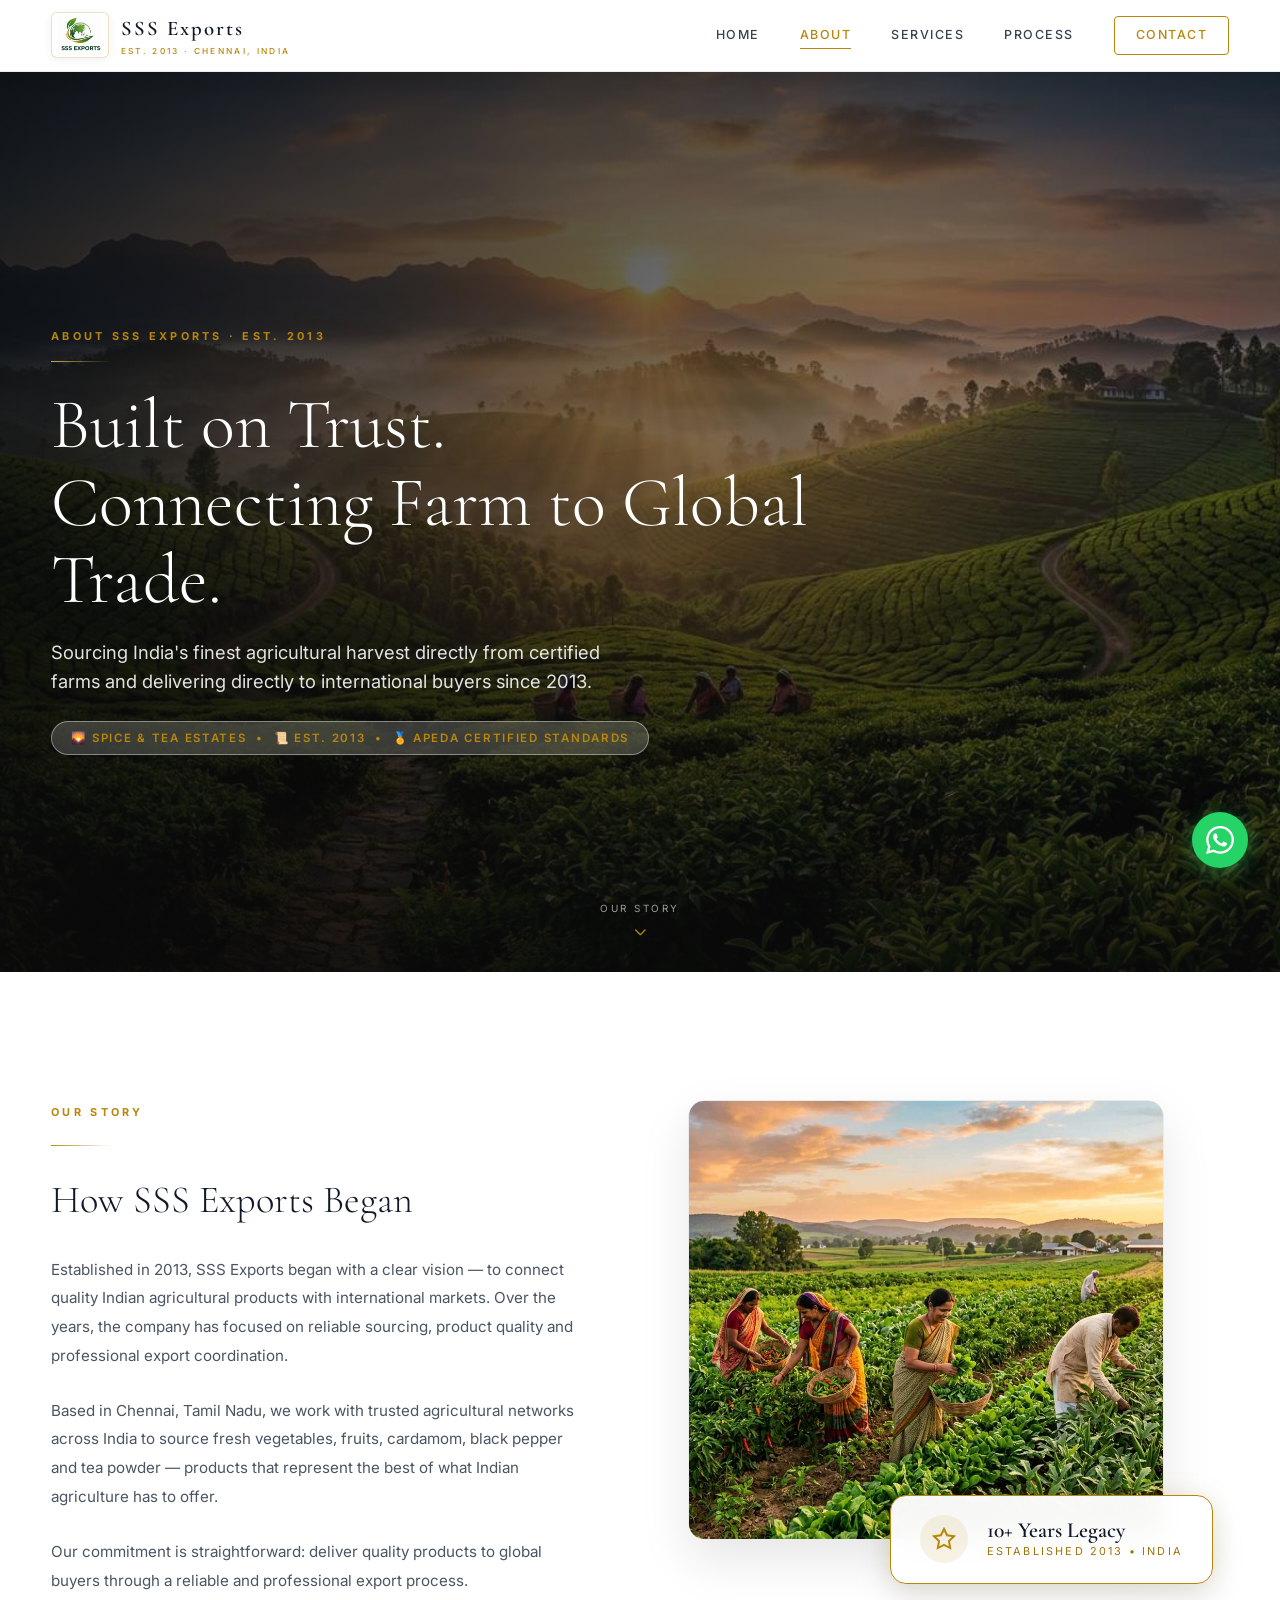
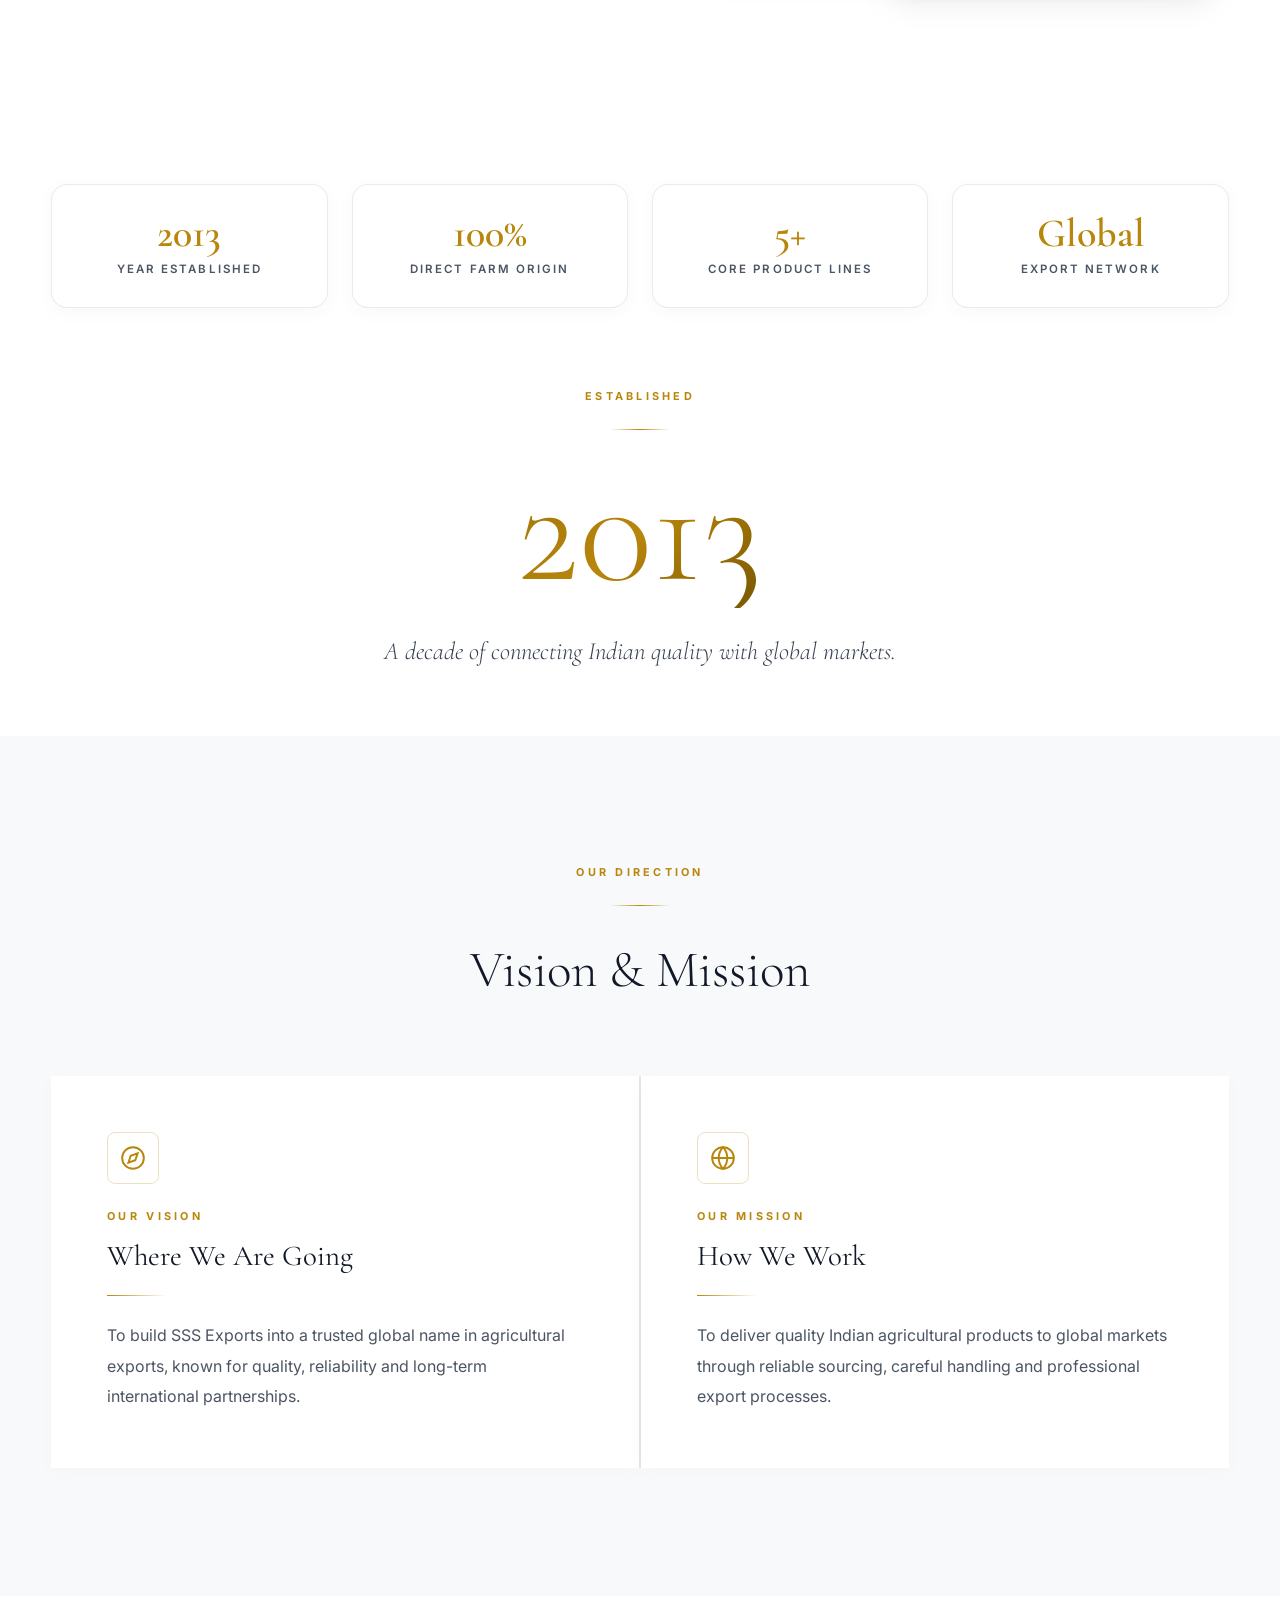
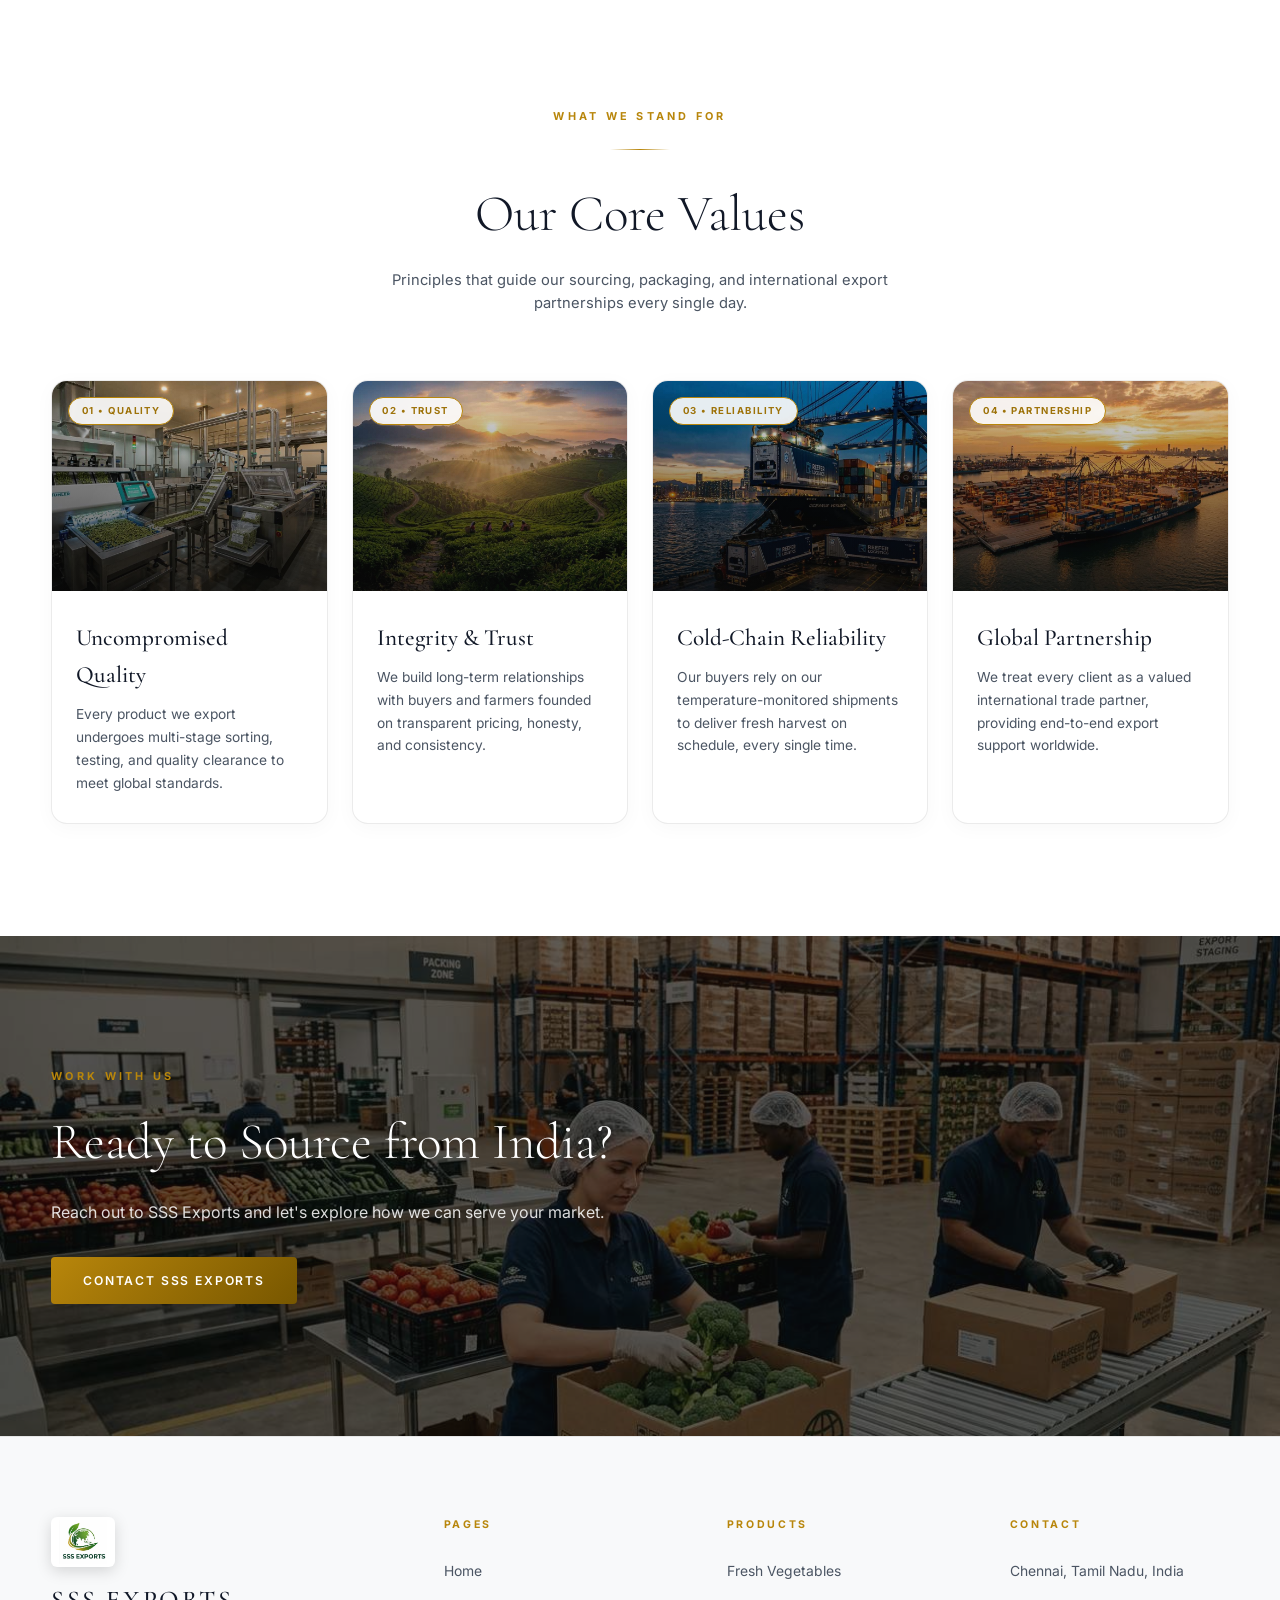
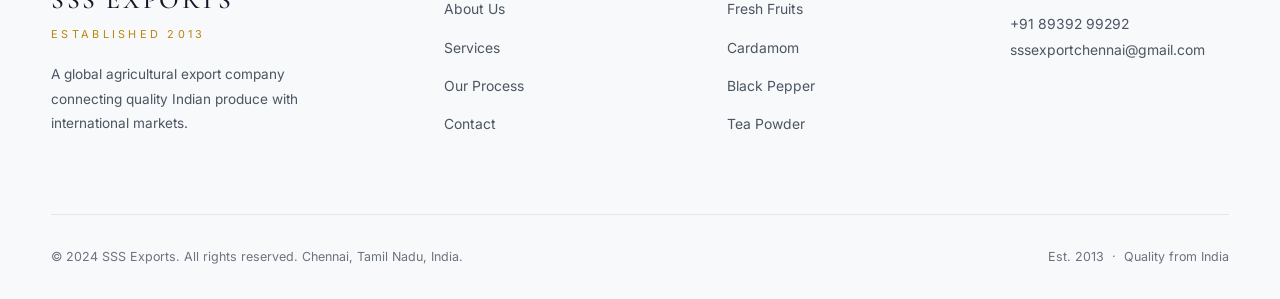
==== about.html @ 956d679b "hi" ====
<!DOCTYPE html>
<html lang="en">
<head>
<meta charset="UTF-8">
<meta name="viewport" content="width=device-width, initial-scale=1.0">
<title>About SSS Exports — Agricultural Exporter Established 2013 | Chennai, India</title>
<meta name="description" content="Learn about SSS Exports, a leading agricultural exporter established in 2013 in Chennai, India. Sourcing and delivering premium Indian vegetables, fruits, cardamom, black pepper & tea worldwide.">
<meta name="keywords" content="About SSS Exports, Indian agricultural exporter, farm direct sourcing, Chennai exporter, company history">
<meta name="robots" content="index, follow">
<link rel="canonical" href="https://sssexports.com/about.html">
<link rel="icon" type="image/png" href="logo.png">
<link rel="stylesheet" href="styles.css?v=5">
</head>
<body>



<!-- NAVBAR -->
<nav class="navbar" id="navbar">
  <div class="container nav-inner">
    <a href="index.html" class="nav-logo">
      <img src="logo.png" alt="SSS Exports Logo" class="nav-logo-img">
      <div class="nav-logo-text">
        <span class="nav-logo-name">SSS Exports</span>
        <span class="nav-logo-sub">Est. 2013 · Chennai, India</span>
      </div>
    </a>
    <div class="nav-links">
      <a href="index.html">Home</a>
      <a href="about.html" class="active">About</a>
      <a href="services.html">Services</a>
      <a href="process.html">Process</a>
      <a href="contact.html" class="nav-cta">Contact</a>
    </div>
    <button class="nav-hamburger" id="nav-hamburger" aria-label="Menu">
      <span></span><span></span><span></span>
    </button>
  </div>
</nav>
<div class="nav-mobile" id="nav-mobile">
  <button class="nav-mobile-close" id="nav-mobile-close">✕</button>
  <a href="index.html">Home</a>
  <a href="about.html">About</a>
  <a href="services.html">Services</a>
  <a href="process.html">Process</a>
  <a href="contact.html">Contact</a>
</div>

<!-- PAGE HERO -->
<section class="page-hero">
  <div class="page-hero-bg"><img src="hero_about.jpg" alt="Lush green Indian spice and tea estate at golden sunrise"></div>
  <div class="page-hero-content">
    <div class="t-label" style="margin-bottom:1rem">About SSS Exports · Est. 2013</div>
    <div class="gold-line" style="margin:0 0 1.5rem;background:linear-gradient(90deg,#c9a84c,transparent)"></div>
    <h1>Built on Trust.<br>Connecting Farm to Global Trade.</h1>
    <p>Sourcing India's finest agricultural harvest directly from certified farms and delivering directly to international buyers since 2013.</p>
    <div class="hero-pill-badge">
      <span>🌄 Spice &amp; Tea Estates</span> &bull; <span>📜 Est. 2013</span> &bull; <span>🏅 APEDA Certified Standards</span>
    </div>
  </div>
  <div class="hero-scroll-indicator">
    <span>Our Story</span>
    <svg fill="none" viewBox="0 0 24 24" stroke-width="2"><path stroke-linecap="round" stroke-linejoin="round" d="M19 9l-7 7-7-7" /></svg>
  </div>
</section>

<!-- OUR STORY -->
<section class="about-story">
  <div class="container">
    <div class="about-story-inner">
      <div class="about-story-text" data-reveal="left">
        <div class="t-label">Our Story</div>
        <div class="gold-line-left gold-line"></div>
        <h2>How SSS Exports Began</h2>
        <p>Established in 2013, SSS Exports began with a clear vision — to connect quality Indian agricultural products with international markets. Over the years, the company has focused on reliable sourcing, product quality and professional export coordination.</p>
        <br>
        <p>Based in Chennai, Tamil Nadu, we work with trusted agricultural networks across India to source fresh vegetables, fruits, cardamom, black pepper and tea powder — products that represent the best of what Indian agriculture has to offer.</p>
        <br>
        <p>Our commitment is straightforward: deliver quality products to global buyers through a reliable and professional export process.</p>
      </div>
      <div class="about-story-frame" data-reveal="right">
        <img class="main-img" src="farm.jpg" alt="Indian farmers harvesting fresh produce at golden hour">
        <div class="about-story-badge">
          <div class="badge-icon">
            <svg width="24" height="24" fill="none" stroke="currentColor" stroke-width="2" viewBox="0 0 24 24"><path d="M12 2l3.09 6.26L22 9.27l-5 4.87 1.18 6.88L12 17.77l-6.18 3.25L7 14.14 2 9.27l6.91-1.01L12 2z"/></svg>
          </div>
          <div>
            <div class="badge-title">10+ Years Legacy</div>
            <div class="badge-sub">Established 2013 &bull; India</div>
          </div>
        </div>
      </div>
    </div>
  </div>
</section>

<!-- STATS METRICS BAR -->
<div class="container" data-reveal="scale">
  <div class="about-stats-bar">
    <div class="about-stat-card">
      <div class="about-stat-num">2013</div>
      <div class="about-stat-label">Year Established</div>
    </div>
    <div class="about-stat-card">
      <div class="about-stat-num">100%</div>
      <div class="about-stat-label">Direct Farm Origin</div>
    </div>
    <div class="about-stat-card">
      <div class="about-stat-num">5+</div>
      <div class="about-stat-label">Core Product Lines</div>
    </div>
    <div class="about-stat-card">
      <div class="about-stat-num">Global</div>
      <div class="about-stat-label">Export Network</div>
    </div>
  </div>
</div>

<!-- SINCE 2013 -->
<section class="since-section" style="padding:4rem 0">
  <div class="container" data-reveal="scale">
    <div class="t-label">Established</div>
    <div class="gold-line"></div>
    <div class="since-year">2013</div>
    <p class="since-text">A decade of connecting Indian quality with global markets.</p>
  </div>
</section>

<!-- VISION & MISSION -->
<section class="vision-mission">
  <div class="container">
    <div class="section-header" data-reveal>
      <div class="t-label">Our Direction</div>
      <div class="gold-line"></div>
      <h2>Vision &amp; Mission</h2>
    </div>
    <div class="vm-grid">
      <div class="vm-card" data-reveal="left">
        <div class="vm-icon-header">
          <svg width="26" height="26" fill="none" stroke="currentColor" stroke-width="1.8" viewBox="0 0 24 24"><circle cx="12" cy="12" r="10"/><path d="M16.24 7.76l-2.12 6.36-6.36 2.12 2.12-6.36 6.36-2.12z"/></svg>
        </div>
        <div class="t-label" style="margin-bottom:.5rem">Our Vision</div>
        <h3>Where We Are Going</h3>
        <div class="gold-line-left gold-line" style="margin:1rem 0 1.5rem"></div>
        <p>To build SSS Exports into a trusted global name in agricultural exports, known for quality, reliability and long-term international partnerships.</p>
      </div>
      <div class="vm-card" data-reveal="right">
        <div class="vm-icon-header">
          <svg width="26" height="26" fill="none" stroke="currentColor" stroke-width="1.8" viewBox="0 0 24 24"><circle cx="12" cy="12" r="10"/><line x1="2" y1="12" x2="22" y2="12"/><path d="M12 2a15.3 15.3 0 014 10 15.3 15.3 0 01-4 10 15.3 15.3 0 01-4-10 15.3 15.3 0 014-10z"/></svg>
        </div>
        <div class="t-label" style="margin-bottom:.5rem">Our Mission</div>
        <h3>How We Work</h3>
        <div class="gold-line-left gold-line" style="margin:1rem 0 1.5rem"></div>
        <p>To deliver quality Indian agricultural products to global markets through reliable sourcing, careful handling and professional export processes.</p>
      </div>
    </div>
  </div>
</section>

<!-- OUR VALUES -->
<section class="values-section" style="padding: 7rem 0;">
  <div class="container">
    <div class="section-header" data-reveal>
      <div class="t-label">What We Stand For</div>
      <div class="gold-line"></div>
      <h2>Our Core Values</h2>
      <p style="color:var(--clr-text-muted); max-width:560px; margin:0.8rem auto 0; font-size:0.92rem;">Principles that guide our sourcing, packaging, and international export partnerships every single day.</p>
    </div>
    <div class="why-grid-v2">
      <!-- Value 01 -->
      <div class="why-card-v2" data-reveal>
        <div class="why-card-img-wrap">
          <img src="hero_process.jpg" alt="Quality sorting and cleanroom laboratory testing">
          <div class="why-card-img-overlay"></div>
          <span class="why-card-badge">01 &bull; QUALITY</span>
        </div>
        <div class="why-card-body">
          <h3>Uncompromised Quality</h3>
          <p>Every product we export undergoes multi-stage sorting, testing, and quality clearance to meet global standards.</p>
        </div>
      </div>
      <!-- Value 02 -->
      <div class="why-card-v2" data-reveal>
        <div class="why-card-img-wrap">
          <img src="hero_about.jpg" alt="Direct farm harvest and ethical sourcing">
          <div class="why-card-img-overlay"></div>
          <span class="why-card-badge">02 &bull; TRUST</span>
        </div>
        <div class="why-card-body">
          <h3>Integrity &amp; Trust</h3>
          <p>We build long-term relationships with buyers and farmers founded on transparent pricing, honesty, and consistency.</p>
        </div>
      </div>
      <!-- Value 03 -->
      <div class="why-card-v2" data-reveal>
        <div class="why-card-img-wrap">
          <img src="hero_services.jpg" alt="Refrigerated reefer ocean cargo port loading">
          <div class="why-card-img-overlay"></div>
          <span class="why-card-badge">03 &bull; RELIABILITY</span>
        </div>
        <div class="why-card-body">
          <h3>Cold-Chain Reliability</h3>
          <p>Our buyers rely on our temperature-monitored shipments to deliver fresh harvest on schedule, every single time.</p>
        </div>
      </div>
      <!-- Value 04 -->
      <div class="why-card-v2" data-reveal>
        <div class="why-card-img-wrap">
          <img src="hero_contact.jpg" alt="Global trade ocean container freighter">
          <div class="why-card-img-overlay"></div>
          <span class="why-card-badge">04 &bull; PARTNERSHIP</span>
        </div>
        <div class="why-card-body">
          <h3>Global Partnership</h3>
          <p>We treat every client as a valued international trade partner, providing end-to-end export support worldwide.</p>
        </div>
      </div>
    </div>
  </div>
</section>

<!-- CTA -->
<section class="home-cta-section">
  <div class="cta-bg"><img src="warehouse.jpg" alt="Export packaging facility"></div>
  <div class="container">
    <div class="home-cta-content" data-reveal="left">
      <div class="t-label" style="margin-bottom:1rem">Work With Us</div>
      <h2>Ready to Source from India?</h2>
      <p>Reach out to SSS Exports and let's explore how we can serve your market.</p>
      <a href="contact.html" class="btn btn-gold">Contact SSS Exports</a>
    </div>
  </div>
</section>

<!-- FOOTER -->
<footer>
  <div class="container">
    <div class="footer-grid">
      <div class="footer-brand">
        <img src="logo.jpg" alt="SSS Exports Logo" class="footer-logo-img">
        <div class="brand-name">SSS EXPORTS</div>
        <div class="brand-est">Established 2013</div>
        <p>A global agricultural export company connecting quality Indian produce with international markets.</p>
      </div>
      <div class="footer-col">
        <h4>Pages</h4>
        <ul>
          <li><a href="index.html">Home</a></li>
          <li><a href="about.html">About Us</a></li>
          <li><a href="services.html">Services</a></li>
          <li><a href="process.html">Our Process</a></li>
          <li><a href="contact.html">Contact</a></li>
        </ul>
      </div>
      <div class="footer-col">
        <h4>Products</h4>
        <ul>
          <li><a href="services.html">Fresh Vegetables</a></li>
          <li><a href="services.html">Fresh Fruits</a></li>
          <li><a href="services.html">Cardamom</a></li>
          <li><a href="services.html">Black Pepper</a></li>
          <li><a href="services.html">Tea Powder</a></li>
        </ul>
      </div>
      <div class="footer-col">
        <h4>Contact</h4>
        <address>
          Chennai, Tamil Nadu, India<br><br>
          <a href="tel:+918939299292">+91 89392 99292</a><br>
          <a href="mailto:sssexportchennai@gmail.com">sssexportchennai@gmail.com</a>
        </address>
      </div>
    </div>
    <div class="footer-bottom">
      <p>&copy; 2024 SSS Exports. All rights reserved. Chennai, Tamil Nadu, India.</p>
      <p style="color:var(--clr-text-dim)">Est. 2013 &nbsp;&middot;&nbsp; Quality from India</p>
    </div>
  </div>
</footer>

<a href="https://wa.me/918939299292" class="wa-float" target="_blank" rel="noopener" aria-label="WhatsApp SSS Exports">
  <span class="wa-tooltip">Chat on WhatsApp</span>
  <svg width="28" height="28" viewBox="0 0 24 24" fill="white"><path d="M17.472 14.382c-.297-.149-1.758-.867-2.03-.967-.273-.099-.471-.148-.67.15-.197.297-.767.966-.94 1.164-.173.199-.347.223-.644.075-.297-.15-1.255-.463-2.39-1.475-.883-.788-1.48-1.761-1.653-2.059-.173-.297-.018-.458.13-.606.134-.133.298-.347.446-.52.149-.174.198-.298.298-.497.099-.198.05-.371-.025-.52-.075-.149-.669-1.612-.916-2.207-.242-.579-.487-.5-.669-.51-.173-.008-.371-.01-.57-.01-.198 0-.52.074-.792.372-.272.297-1.04 1.016-1.04 2.479 0 1.462 1.065 2.875 1.213 3.074.149.198 2.096 3.2 5.077 4.487.709.306 1.262.489 1.694.625.712.227 1.36.195 1.871.118.571-.085 1.758-.719 2.006-1.413.248-.694.248-1.289.173-1.413-.074-.124-.272-.198-.57-.347m-5.421 7.403h-.004a9.87 9.87 0 01-5.031-1.378l-.361-.214-3.741.982.998-3.648-.235-.374a9.86 9.86 0 01-1.51-5.26c.001-5.45 4.436-9.884 9.888-9.884 2.64 0 5.122 1.03 6.988 2.898a9.825 9.825 0 012.893 6.994c-.003 5.45-4.437 9.884-9.885 9.884m8.413-18.297A11.815 11.815 0 0012.05 0C5.495 0 .16 5.335.157 11.892c0 2.096.547 4.142 1.588 5.945L.057 24l6.305-1.654a11.882 11.882 0 005.683 1.448h.005c6.554 0 11.89-5.335 11.893-11.893a11.821 11.821 0 00-3.48-8.413Z"/></svg>
</a>

<script src="main.js"></script>
</body>
</html>
---- styles.css ----
/* ============================================================
   SSS EXPORTS — Premium Global Export Website
   ============================================================ */

@import url('https://fonts.googleapis.com/css2?family=Cormorant+Garamond:ital,wght@0,300;0,400;0,500;0,600;0,700;1,300;1,400&family=Inter:wght@300;400;500;600;700&family=Bebas+Neue&display=swap');

:root {
  --clr-dark: #ffffff;
  --clr-dark-2: #f8f9fa;
  --clr-dark-3: #ffffff;
  --clr-dark-4: #f3f4f6;
  --clr-white: #111827;
  --clr-gold: #b8860b;
  --clr-gold-light: #9e730a;
  --clr-gold-dark: #785700;
  --clr-text-muted: #4b5563;
  --clr-text-dim: #6b7280;
  --clr-border: rgba(184,134,11,0.25);
  --clr-border-dim: rgba(0,0,0,0.08);
  --ff-display: 'Cormorant Garamond', Georgia, serif;
  --ff-body: 'Inter', -apple-system, sans-serif;
  --ff-wide: 'Bebas Neue', Impact, sans-serif;
  --transition: 0.4s cubic-bezier(0.25,0.46,0.45,0.94);
  --transition-fast: 0.2s ease;
  --radius-sm: 4px;
  --radius: 8px;
  --radius-lg: 16px;
}

*, *::before, *::after { box-sizing: border-box; margin: 0; padding: 0; }
html { scroll-behavior: smooth; }
body {
  font-family: var(--ff-body);
  background: #ffffff;
  color: #111827;
  line-height: 1.6;
  overflow-x: hidden;
  -webkit-font-smoothing: antialiased;
}
img { display: block; width: 100%; height: 100%; object-fit: cover; }
a { text-decoration: none; color: inherit; transition: color var(--transition-fast); }
ul { list-style: none; }

.container { width: min(1280px, 92%); margin-inline: auto; }
section { position: relative; background: #ffffff; }

.gold-line {
  width: 60px; height: 1px;
  background: linear-gradient(90deg, transparent, var(--clr-gold), transparent);
  margin: 1.5rem auto;
}
.gold-line-left { margin-inline: 0; background: linear-gradient(90deg, var(--clr-gold), transparent); }

/* TOP BAR */
.top-bar {
  background: #0f172a;
  color: #cbd5e1;
  font-size: 0.78rem;
  padding: 0.5rem 0;
  border-bottom: 1px solid rgba(201,168,76,0.35);
  position: relative;
  z-index: 1001;
}
.top-bar-inner {
  display: flex;
  align-items: center;
  justify-content: space-between;
  flex-wrap: wrap;
  gap: 0.6rem;
}
.top-bar-contact {
  display: flex;
  align-items: center;
  gap: 1.5rem;
  flex-wrap: wrap;
}
.top-bar-item {
  display: inline-flex;
  align-items: center;
  gap: 0.4rem;
  color: #e2e8f0;
}
.top-bar-contact a {
  color: #ffffff;
  font-weight: 600;
  transition: color 0.2s ease;
}
.top-bar-contact a:hover {
  color: var(--clr-gold);
}
.top-bar-wa {
  background: #25d366;
  color: #ffffff !important;
  font-weight: 600;
  padding: 0.25rem 0.85rem;
  border-radius: 20px;
  font-size: 0.72rem;
  display: inline-flex;
  align-items: center;
  gap: 0.35rem;
  box-shadow: 0 2px 6px rgba(37,211,102,0.3);
  transition: transform 0.2s, background 0.2s;
}
.top-bar-wa:hover {
  background: #1da851;
  transform: translateY(-1px);
}

/* NAVBAR */
.navbar {
  position: sticky; top: 0; left: 0; right: 0; z-index: 1000;
  background: rgba(255,255,255,0.98);
  backdrop-filter: blur(20px);
  padding: 0.75rem 0;
  border-bottom: 1px solid rgba(0,0,0,0.08);
  box-shadow: 0 4px 20px rgba(0,0,0,0.05);
  transition: background var(--transition), padding var(--transition);
}
.navbar.scrolled {
  background: rgba(255,255,255,0.98);
  padding: 0.65rem 0;
}
.nav-inner { display: flex; align-items: center; justify-content: space-between; }
.nav-logo { display: flex; align-items: center; gap: 0.75rem; }
.nav-logo-mark { width: 44px; height: 44px; flex-shrink: 0; display: flex; align-items: center; justify-content: center; }
.nav-logo-img { height: 46px; width: auto; max-width: 150px; object-fit: contain; border-radius: 6px; background: #ffffff; padding: 2px 6px; border: 1px solid var(--clr-border); box-shadow: 0 2px 10px rgba(0,0,0,0.06); transition: transform var(--transition-fast); }
.nav-logo:hover .nav-logo-img { transform: scale(1.05); }
.nav-logo-name {
  font-family: var(--ff-display); font-size: 1.3rem; font-weight: 600;
  color: #111827; letter-spacing: 0.1em; display: block;
}
.nav-logo-sub {
  font-size: 0.52rem; letter-spacing: 0.28em; color: var(--clr-gold);
  text-transform: uppercase; font-weight: 500; display: block;
}
.nav-links { display: flex; align-items: center; gap: 2.5rem; }
.nav-links a {
  font-size: 0.78rem; font-weight: 500; letter-spacing: 0.12em;
  text-transform: uppercase; color: #374151;
  position: relative; transition: color var(--transition-fast);
}
.nav-links a::after {
  content: ''; position: absolute; bottom: -4px; left: 0;
  width: 0; height: 1px; background: var(--clr-gold);
  transition: width var(--transition);
}
.nav-links a:hover, .nav-links a.active { color: var(--clr-gold); }
.nav-links a:hover::after, .nav-links a.active::after { width: 100%; }
.nav-cta {
  padding: 0.55rem 1.3rem !important;
  border: 1px solid var(--clr-gold) !important;
  color: var(--clr-gold) !important;
  border-radius: var(--radius-sm);
}
.nav-cta::after { display: none !important; }
.nav-cta:hover { background: var(--clr-gold) !important; color: #ffffff !important; }

.nav-hamburger {
  display: none; flex-direction: column; gap: 5px;
  cursor: pointer; background: none; border: none; padding: 4px;
}
.nav-hamburger span { display: block; width: 24px; height: 1.5px; background: #111827; transition: all var(--transition); }
.nav-hamburger.open span:nth-child(1) { transform: translateY(6.5px) rotate(45deg); }
.nav-hamburger.open span:nth-child(2) { opacity: 0; }
.nav-hamburger.open span:nth-child(3) { transform: translateY(-6.5px) rotate(-45deg); }
.nav-mobile {
  display: none; position: fixed; inset: 0;
  background: rgba(255,255,255,0.98); backdrop-filter: blur(30px);
  z-index: 999; flex-direction: column; align-items: center; justify-content: center; gap: 2.5rem;
}
.nav-mobile.open { display: flex; }
.nav-mobile a { font-family: var(--ff-display); font-size: 2.5rem; font-weight: 300; color: #111827; }
.nav-mobile a:hover { color: var(--clr-gold); }
.nav-mobile-close { position: absolute; top: 1.5rem; right: 1.5rem; font-size: 1.8rem; color: #111827; cursor: pointer; background: none; border: none; }

/* BUTTONS */
.btn {
  display: inline-flex; align-items: center; gap: 0.5rem;
  padding: 0.85rem 2rem; font-size: 0.76rem; font-weight: 600;
  letter-spacing: 0.15em; text-transform: uppercase;
  border-radius: var(--radius-sm); cursor: pointer; border: none;
  transition: all var(--transition); position: relative; overflow: hidden;
}
.btn-gold { background: linear-gradient(135deg, var(--clr-gold), var(--clr-gold-dark)); color: #ffffff; }
.btn-gold:hover { transform: translateY(-2px); box-shadow: 0 10px 30px rgba(184,134,11,0.35); filter: brightness(1.08); }
.btn-outline { background: transparent; color: #ffffff; border: 1px solid rgba(255,255,255,0.4); }
.btn-outline:hover { border-color: var(--clr-gold); color: var(--clr-gold); transform: translateY(-2px); }
.btn-ghost { background: transparent; color: var(--clr-gold); border: 1px solid var(--clr-gold); }
.btn-ghost:hover { background: var(--clr-gold); color: #ffffff; transform: translateY(-2px); }

/* MARQUEE */
.marquee-wrap {
  overflow: hidden; padding: 1rem 0;
  background: rgba(184,134,11,0.06);
  border-top: 1px solid var(--clr-border-dim);
  border-bottom: 1px solid var(--clr-border-dim);
}
.marquee-dark { background: #f8f9fa; }
.marquee-track { display: flex; animation: marquee 35s linear infinite; white-space: nowrap; }

.marquee-item {
  flex-shrink: 0; padding: 0 2rem;
  font-size: 0.7rem; font-weight: 600; letter-spacing: 0.28em;
  text-transform: uppercase; color: var(--clr-gold);
  display: flex; align-items: center; gap: 2rem;
}
.marquee-dot { display: inline-block; width: 3px; height: 3px; border-radius: 50%; background: var(--clr-gold); opacity: 0.5; }
@keyframes marquee { from { transform: translateX(0); } to { transform: translateX(-50%); } }

/* SCROLL REVEAL */
[data-reveal] { opacity: 0; transform: translateY(40px); transition: opacity 0.8s ease, transform 0.8s ease; }
[data-reveal="left"] { transform: translateX(-40px); }
[data-reveal="right"] { transform: translateX(40px); }
[data-reveal="scale"] { transform: scale(0.95); }
[data-reveal].revealed { opacity: 1; transform: none; }

/* HERO */
.hero { position: relative; height: 100vh; min-height: 700px; display: flex; flex-direction: column; overflow: hidden; }
.hero-bg { position: absolute; inset: 0; z-index: 0; }
.hero-bg img, .hero-bg video { width: 100%; height: 100%; object-fit: cover; object-position: center; display: block; }
.hero-bg img { animation: kenburns 20s ease-in-out infinite alternate; }
.hero-bg::after {
  content: ''; position: absolute; inset: 0;
  background: linear-gradient(180deg, rgba(0,0,0,0.35) 0%, rgba(0,0,0,0.1) 40%, rgba(0,0,0,0.65) 100%);
  pointer-events: none;
}
@keyframes kenburns { from { transform: scale(1.05); } to { transform: scale(1.12) translate(-1.5%,-1%); } }

.hero-content {
  position: relative; z-index: 2; flex: 1;
  display: flex; flex-direction: column; align-items: center; justify-content: flex-start;
  text-align: center; padding: 0 1.5rem; padding-top: 180px;
}
.hero-brand-mark { margin-bottom: 2rem; animation: fadeInDown 1s ease 0.3s both; display: inline-block; }
.hero-brand-mark svg { width: 90px; height: 90px; }
.hero-brand-img { width: 100px; height: 100px; object-fit: cover; border-radius: 50%; border: 2.5px solid var(--clr-gold); box-shadow: 0 0 25px rgba(201,168,76,0.45), 0 8px 30px rgba(0,0,0,0.5); transition: transform 0.4s ease, box-shadow 0.4s ease; }
.hero-brand-img:hover { transform: scale(1.06) rotate(3deg); box-shadow: 0 0 35px rgba(201,168,76,0.65), 0 12px 40px rgba(0,0,0,0.6); }
.footer-logo-img { height: 50px; width: auto; max-width: 160px; object-fit: contain; border-radius: 6px; background: #ffffff; padding: 3px 8px; display: block; margin-bottom: 0.8rem; box-shadow: 0 4px 15px rgba(0,0,0,0.15); }
.hero-eyebrow { font-size: 0.66rem; font-weight: 600; letter-spacing: 0.4em; text-transform: uppercase; color: var(--clr-gold); margin-bottom: 1rem; animation: fadeInDown 1s ease 0.5s both; }
.hero-headline { font-family: var(--ff-display); font-size: clamp(2.5rem,6vw,5.5rem); font-weight: 300; line-height: 1.1; color: #ffffff; margin-bottom: 1.2rem; animation: fadeInDown 1s ease 0.7s both; }
.hero-headline em { font-style: italic; color: var(--clr-gold); }
.hero-sub { font-size: clamp(0.9rem,1.5vw,1.1rem); font-weight: 300; color: rgba(255,255,255,.85); max-width: 540px; margin-bottom: 0.8rem; animation: fadeInDown 1s ease 0.9s both; }
.hero-tag { font-size: 0.63rem; font-weight: 700; letter-spacing: 0.4em; color: var(--clr-gold); text-transform: uppercase; margin-bottom: 2.5rem; animation: fadeInDown 1s ease 1s both; }
.hero-actions { display: flex; gap: 1rem; flex-wrap: wrap; justify-content: center; animation: fadeInDown 1s ease 1.1s both; }
.hero-marquee { position: relative; z-index: 2; background: rgba(255,255,255,.92); backdrop-filter: blur(10px); border-top: 1px solid var(--clr-border-dim); }

@keyframes fadeInDown { from { opacity: 0; transform: translateY(-20px); } to { opacity: 1; transform: translateY(0); } }

/* SECTION HEADER */
.t-label {
  font-size: 0.68rem;
  font-weight: 700;
  letter-spacing: 0.3em;
  text-transform: uppercase;
  color: var(--clr-gold);
}
.section-header { text-align: center; margin-bottom: 4rem; }
.section-header h2 { font-family: var(--ff-display); font-size: clamp(2rem,4vw,3.5rem); font-weight: 300; color: #111827; }
.section-header p { color: var(--clr-text-muted); font-size: 1rem; max-width: 500px; margin-inline: auto; margin-top: 0.8rem; }

/* WHY CHOOSE */
.why-section { padding: 8rem 0; background: #f8f9fa; }
.why-grid { display: grid; grid-template-columns: repeat(4,1fr); gap: 1.5px; background: var(--clr-border-dim); }
.why-card {
  background: #ffffff; padding: 3rem 2rem;
  display: flex; flex-direction: column; gap: 1rem;
  position: relative; overflow: hidden; transition: background var(--transition), box-shadow var(--transition);
  box-shadow: 0 4px 20px rgba(0,0,0,0.03);
}
.why-card::before { content: ''; position: absolute; bottom: 0; left: 0; width: 0; height: 2px; background: var(--clr-gold); transition: width .5s ease; }
.why-card:hover { background: #ffffff; box-shadow: 0 12px 30px rgba(0,0,0,0.08); }
.why-card:hover::before { width: 100%; }
.why-icon { width: 56px; height: 56px; border: 1px solid var(--clr-border); border-radius: var(--radius); display: flex; align-items: center; justify-content: center; color: var(--clr-gold); font-size: 1.4rem; transition: all var(--transition); }
.why-card:hover .why-icon { background: var(--clr-gold); color: #ffffff; border-color: var(--clr-gold); }
.why-card h3 { font-family: var(--ff-display); font-size: 1.3rem; font-weight: 500; color: #111827; }
.why-card p { font-size: 0.87rem; color: var(--clr-text-muted); line-height: 1.7; }

/* PRODUCTS */
.products-section { padding: 8rem 0; background: #ffffff; }
.products-grid { display: grid; grid-template-columns: repeat(3,1fr); gap: 2px; margin-top: 4rem; background: var(--clr-border-dim); }
.product-card { position: relative; overflow: hidden; height: 480px; cursor: pointer; }
.product-card-img { position: absolute; inset: 0; transition: transform 0.8s ease; }
.product-card:hover .product-card-img { transform: scale(1.08); }
.product-card-overlay { position: absolute; inset: 0; background: linear-gradient(180deg,transparent 40%,rgba(10,10,10,.85) 100%); z-index: 1; }
.product-card-content { position: absolute; bottom: 0; left: 0; right: 0; z-index: 2; padding: 2rem; transform: translateY(10px); transition: transform var(--transition); }
.product-card:hover .product-card-content { transform: translateY(0); }
.product-card h3 { font-family: var(--ff-display); font-size: 1.6rem; font-weight: 400; color: #ffffff; margin-bottom: 0.3rem; }
.product-card p { font-size: 0.82rem; color: rgba(255,255,255,.8); opacity: 0; transform: translateY(8px); transition: all var(--transition) .1s; }
.product-card:hover p { opacity: 1; transform: translateY(0); }
.products-row-2 { display: grid; grid-template-columns: repeat(2,1fr); gap: 2px; background: var(--clr-border-dim); margin-top: 2px; }

/* GLOBAL REACH */
.global-section { padding: 8rem 0; background: #f8f9fa; overflow: hidden; }
.global-inner { display: grid; grid-template-columns: 1fr 1.6fr; gap: 5rem; align-items: center; }
.global-text h2 { font-family: var(--ff-display); font-size: clamp(2rem,3.5vw,3rem); font-weight: 300; color: #111827; margin-bottom: 1.5rem; }
.global-text p { color: var(--clr-text-muted); font-size: 0.95rem; line-height: 1.8; max-width: 420px; }
.global-map { position: relative; height: 400px; border-radius: var(--radius-lg); overflow: hidden; border: 1px solid var(--clr-border-dim); background: #eef2f6; box-shadow: 0 10px 30px rgba(0,0,0,0.05); }

/* SINCE 2013 */
.since-section { padding: 8rem 0; text-align: center; background: #ffffff; position: relative; overflow: hidden; }
.since-year { font-family: var(--ff-display); font-size: clamp(5rem,12vw,10rem); font-weight: 300; line-height: 1; background: linear-gradient(135deg, var(--clr-gold-light), var(--clr-gold), var(--clr-gold-dark)); -webkit-background-clip: text; -webkit-text-fill-color: transparent; background-clip: text; display: inline-block; }
.since-text { font-family: var(--ff-display); font-size: clamp(1.1rem,2vw,1.55rem); font-weight: 300; color: #374151; max-width: 560px; margin: 1.5rem auto 0; font-style: italic; }

/* HOME CTA */
.home-cta-section { position: relative; height: 500px; display: flex; align-items: center; overflow: hidden; }
.home-cta-section .cta-bg { position: absolute; inset: 0; }
.home-cta-section .cta-bg::after { content: ''; position: absolute; inset: 0; background: rgba(10,10,10,.65); }
.home-cta-content { position: relative; z-index: 1; max-width: 600px; }
.home-cta-content h2 { font-family: var(--ff-display); font-size: clamp(2rem,4vw,3.2rem); font-weight: 300; color: #ffffff; margin-bottom: 1rem; }
.home-cta-content p { color: rgba(255,255,255,.85); margin-bottom: 2rem; }

/* PAGE HERO — FULL 100VH CINEMATIC HEROES */
.page-hero { position: relative; height: 100vh; min-height: 650px; display: flex; flex-direction: column; justify-content: center; overflow: hidden; }
.page-hero-bg { position: absolute; inset: 0; z-index: 0; }
.page-hero-bg img { width: 100%; height: 100%; object-fit: cover; object-position: center; animation: kenburns 22s ease-in-out infinite alternate; }
.page-hero-bg::after { 
  content: ''; position: absolute; inset: 0; 
  background: linear-gradient(180deg, rgba(10,10,10,.65) 0%, rgba(10,10,10,.45) 40%, rgba(10,10,10,.85) 100%),
              linear-gradient(90deg, rgba(10,10,10,.65) 0%, transparent 70%); 
}
.page-hero-content { position: relative; z-index: 2; width: min(1280px,92%); margin-inline: auto; padding-top: 40px; }
.page-hero-content h1 { font-family: var(--ff-display); font-size: clamp(2.8rem,5.5vw,5rem); font-weight: 300; color: #ffffff; max-width: 780px; line-height: 1.1; margin-bottom: 1.2rem; }
.page-hero-content p { color: rgba(255,255,255,.88); font-size: 1.15rem; max-width: 580px; line-height: 1.6; }

.hero-pill-badge {
  display: inline-flex; align-items: center; gap: 0.6rem;
  padding: 0.45rem 1.2rem; background: rgba(255,255,255,0.18);
  border: 1px solid rgba(255,255,255,0.4); backdrop-filter: blur(16px);
  border-radius: 50px; font-size: 0.72rem; font-weight: 600;
  letter-spacing: 0.15em; color: var(--clr-gold); text-transform: uppercase;
  margin-top: 1.5rem; animation: fadeInDown 1s ease 1.2s both;
}
.hero-scroll-indicator {
  position: absolute; bottom: 2rem; left: 50%; transform: translateX(-50%);
  z-index: 5; display: flex; flex-direction: column; align-items: center; gap: 0.4rem;
  color: rgba(255,255,255,0.6); font-size: 0.62rem; letter-spacing: 0.25em;
  text-transform: uppercase; animation: bounce 2.2s infinite; pointer-events: none;
}
.hero-scroll-indicator svg { width: 16px; height: 16px; stroke: var(--clr-gold); }
@keyframes bounce {
  0%, 20%, 50%, 80%, 100% { transform: translate(-50%, 0); }
  40% { transform: translate(-50%, -7px); }
  60% { transform: translate(-50%, -3px); }
}

/* ABOUT */
.about-story { padding: 8rem 0; background: #ffffff; }
.about-story-inner { display: grid; grid-template-columns: 1fr 1fr; gap: 6rem; align-items: center; }
.about-story-text h2 { font-family: var(--ff-display); font-size: clamp(2rem,3vw,2.8rem); font-weight: 300; color: #111827; margin-bottom: 1.5rem; }
.about-story-text p { color: var(--clr-text-muted); line-height: 1.9; font-size: 0.95rem; }
.about-story-img { height: 520px; border-radius: var(--radius-lg); overflow: hidden; box-shadow: 0 15px 35px rgba(0,0,0,0.06); }

.vision-mission { padding: 8rem 0; background: #f8f9fa; }
.vm-grid { display: grid; grid-template-columns: 1fr 1fr; gap: 2px; background: var(--clr-border-dim); margin-top: 4rem; }
.vm-card { background: #ffffff; padding: 3.5rem; box-shadow: 0 4px 20px rgba(0,0,0,0.02); }
.vm-card h3 { font-family: var(--ff-display); font-size: 1.8rem; font-weight: 400; color: #111827; margin-bottom: 1rem; }
.vm-card p { color: var(--clr-text-muted); line-height: 1.9; }

.values-section { padding: 8rem 0; background: #ffffff; }
.values-grid { display: grid; grid-template-columns: repeat(4,1fr); gap: 1.5px; background: var(--clr-border-dim); margin-top: 4rem; }
.value-card { background: #ffffff; padding: 3rem 2rem; text-align: center; transition: background var(--transition), box-shadow var(--transition); box-shadow: 0 4px 20px rgba(0,0,0,0.02); }
.value-card:hover { background: #f8f9fa; box-shadow: 0 10px 30px rgba(0,0,0,0.06); }
.value-num { font-family: var(--ff-display); font-size: 4rem; font-weight: 300; color: rgba(184,134,11,0.3); line-height: 1; margin-bottom: 1rem; transition: color var(--transition); }
.value-card:hover .value-num { color: var(--clr-gold); }
.value-card h3 { font-family: var(--ff-display); font-size: 1.3rem; color: #111827; margin-bottom: 0.5rem; }
.value-card p { font-size: 0.85rem; color: var(--clr-text-muted); }

/* SERVICES */
.service-block { padding: 7rem 0; position: relative; background: #ffffff; }
.service-block:nth-child(even) { background: #f8f9fa; }
.service-num { font-family: var(--ff-wide); font-size: 6rem; line-height: 1; color: rgba(184,134,11,0.12); margin-bottom: -2rem; }
.service-block-inner { display: grid; grid-template-columns: 1fr 1fr; gap: 5rem; align-items: center; position: relative; z-index: 1; }
.service-block-inner.reverse { direction: rtl; }
.service-block-inner.reverse > * { direction: ltr; }
.service-img { aspect-ratio: 4/3; border-radius: var(--radius-lg); overflow: hidden; position: relative; box-shadow: 0 15px 35px rgba(0,0,0,0.06); }
.service-img::after { content: ''; position: absolute; inset: 0; border: 1px solid var(--clr-border-dim); border-radius: var(--radius-lg); pointer-events: none; }
.service-text h2 { font-family: var(--ff-display); font-size: clamp(2rem,3.5vw,3rem); font-weight: 300; color: #111827; margin-bottom: 1.5rem; }
.service-text p { color: var(--clr-text-muted); line-height: 1.9; margin-bottom: 2rem; }

.spice-cards { display: grid; grid-template-columns: repeat(3,1fr); gap: 2px; background: var(--clr-border-dim); margin-top: 4rem; }
.spice-card { background: #ffffff; overflow: hidden; box-shadow: 0 4px 20px rgba(0,0,0,0.03); }
.spice-card-img { height: 320px; overflow: hidden; }
.spice-card-img img { height: 100%; transition: transform 0.8s ease; }
.spice-card:hover .spice-card-img img { transform: scale(1.06); }
.spice-card-body { padding: 2rem; }
.spice-card-body h3 { font-family: var(--ff-display); font-size: 1.5rem; font-weight: 400; color: #111827; margin-bottom: 0.5rem; }
.spice-card-body p { font-size: 0.85rem; color: var(--clr-text-muted); line-height: 1.7; margin-bottom: 1rem; }

/* PROCESS */
.process-timeline { padding: 8rem 0; background: #ffffff; }
.timeline { position: relative; margin-top: 5rem; }
.timeline::before { content: ''; position: absolute; top: 0; bottom: 0; left: 50%; transform: translateX(-50%); width: 1px; background: linear-gradient(180deg,transparent,var(--clr-gold) 10%,var(--clr-gold) 90%,transparent); }
.timeline-item { display: grid; grid-template-columns: 1fr auto 1fr; gap: 3rem; align-items: center; margin-bottom: 4rem; }
.timeline-item:nth-child(odd) .timeline-text { grid-column: 1; text-align: right; }
.timeline-item:nth-child(odd) .timeline-img { grid-column: 3; }
.timeline-item:nth-child(even) .timeline-text { grid-column: 3; order: 3; }
.timeline-item:nth-child(even) .timeline-img { grid-column: 1; order: 1; }
.timeline-dot { grid-column: 2; width: 60px; height: 60px; border-radius: 50%; background: #ffffff; border: 1px solid var(--clr-gold); display: flex; align-items: center; justify-content: center; font-family: var(--ff-wide); font-size: 0.8rem; color: var(--clr-gold); z-index: 1; flex-shrink: 0; transition: all var(--transition); box-shadow: 0 4px 15px rgba(0,0,0,0.06); }
.timeline-item:hover .timeline-dot { background: var(--clr-gold); color: #ffffff; }
.timeline-text h3 { font-family: var(--ff-display); font-size: 1.5rem; font-weight: 400; color: #111827; margin-bottom: 0.5rem; }
.timeline-text p { font-size: 0.88rem; color: var(--clr-text-muted); line-height: 1.8; }
.timeline-img { height: 240px; border-radius: var(--radius); overflow: hidden; box-shadow: 0 10px 25px rgba(0,0,0,0.05); }

.process-outro { position: relative; height: 520px; display: flex; align-items: center; overflow: hidden; }
.process-outro .po-bg { position: absolute; inset: 0; }
.process-outro .po-bg::after { content: ''; position: absolute; inset: 0; background: rgba(10,10,10,.65); }
.process-outro-content { position: relative; z-index: 1; text-align: center; width: 100%; }
.process-outro-content h2 { font-family: var(--ff-display); font-size: clamp(3rem,6vw,5rem); font-weight: 300; font-style: italic; color: #ffffff; margin-bottom: 1rem; }
.process-outro-content p { color: rgba(255,255,255,.8); font-size: 0.95rem; letter-spacing: 0.1em; }

.contact-cards-grid {
  display: grid;
  grid-template-columns: repeat(3, 1fr);
  gap: 2rem;
  margin-top: 1rem;
}
.contact-card {
  background: #ffffff;
  border: 1px solid var(--clr-border-dim);
  border-radius: var(--radius-lg);
  padding: 2.5rem 2rem;
  text-align: center;
  box-shadow: 0 10px 30px rgba(0,0,0,0.04);
  transition: transform 0.3s ease, box-shadow 0.3s ease, border-color 0.3s ease;
}
.contact-card:hover {
  transform: translateY(-5px);
  box-shadow: 0 15px 35px rgba(0,0,0,0.08);
  border-color: var(--clr-gold);
}
.contact-card-icon {
  width: 56px;
  height: 56px;
  border-radius: 50%;
  border: 1.5px solid var(--clr-gold);
  background: rgba(201,168,76,0.06);
  color: var(--clr-gold);
  display: flex;
  align-items: center;
  justify-content: center;
  margin: 0 auto 1.2rem;
}
.contact-card h3 {
  font-family: var(--ff-display);
  font-size: 1.4rem;
  color: #111827;
  margin-bottom: 0.4rem;
}
.contact-card p {
  font-size: 0.82rem;
  color: var(--clr-text-muted);
  margin-bottom: 1rem;
}
.contact-card-val {
  font-size: 1.05rem;
  font-weight: 600;
  color: #111827;
  word-break: break-all;
}
.contact-card-val a:hover {
  color: var(--clr-gold);
}

.map-section { padding: 0 0 8rem; background: #ffffff; }
.map-container { background: #ffffff; border: 1px solid var(--clr-border-dim); border-radius: var(--radius-lg); overflow: hidden; height: 420px; box-shadow: 0 10px 30px rgba(0,0,0,0.04); }
.map-container iframe { width: 100%; height: 100%; border: none; filter: none; opacity: 1; }

.contact-cta { padding: 7rem 0; background: #f8f9fa; text-align: center; border-top: 1px solid var(--clr-border-dim); }
.contact-cta h2 { font-family: var(--ff-display); font-size: clamp(2rem,4vw,3.2rem); font-weight: 300; font-style: italic; color: #111827; margin-bottom: 2rem; }

/* FOOTER */
footer { background: #f8f9fa; border-top: 1px solid var(--clr-border-dim); padding: 5rem 0 2rem; }
.footer-grid { display: grid; grid-template-columns: 1.5fr 1fr 1fr 1fr; gap: 4rem; margin-bottom: 4rem; }
.footer-brand .brand-name { font-family: var(--ff-display); font-size: 1.6rem; font-weight: 500; letter-spacing: 0.1em; color: #111827; margin: 0.8rem 0 0.3rem; }
.footer-brand .brand-est { font-size: 0.68rem; letter-spacing: 0.3em; color: var(--clr-gold); text-transform: uppercase; margin-bottom: 1.2rem; }
.footer-brand p { font-size: 0.85rem; color: var(--clr-text-muted); line-height: 1.8; max-width: 280px; }
.footer-col h4 { font-size: 0.66rem; font-weight: 700; letter-spacing: 0.25em; text-transform: uppercase; color: var(--clr-gold); margin-bottom: 1.5rem; }
.footer-col ul li { margin-bottom: 0.8rem; }
.footer-col ul li a { font-size: 0.87rem; color: var(--clr-text-muted); }
.footer-col ul li a:hover { color: var(--clr-gold); }
.footer-col address { font-style: normal; font-size: 0.87rem; color: var(--clr-text-muted); line-height: 1.9; }
.footer-col address a { color: var(--clr-text-muted); }
.footer-col address a:hover { color: var(--clr-gold); }
.footer-bottom { border-top: 1px solid var(--clr-border-dim); padding-top: 2rem; display: flex; align-items: center; justify-content: space-between; flex-wrap: wrap; gap: 1rem; }
.footer-bottom p { font-size: 0.78rem; color: var(--clr-text-dim); }

/* WHATSAPP */
.wa-float { position: fixed; bottom: 2rem; right: 2rem; z-index: 900; width: 56px; height: 56px; background: #25d366; border-radius: 50%; display: flex; align-items: center; justify-content: center; box-shadow: 0 4px 20px rgba(37,211,102,.4); transition: all var(--transition); animation: waPulse 3s ease-in-out infinite; }
.wa-float:hover { transform: scale(1.1); animation: none; box-shadow: 0 6px 30px rgba(37,211,102,.6); }
.wa-tooltip { position: absolute; right: 120%; top: 50%; transform: translateY(-50%); background: #111827; border: 1px solid var(--clr-border); color: #fff; font-size: 0.74rem; font-weight: 500; padding: 0.4rem 0.8rem; border-radius: var(--radius-sm); white-space: nowrap; opacity: 0; pointer-events: none; transition: opacity var(--transition-fast); }
.wa-float:hover .wa-tooltip { opacity: 1; }
@keyframes waPulse { 0%,100% { box-shadow: 0 4px 20px rgba(37,211,102,.4); } 50% { box-shadow: 0 4px 40px rgba(37,211,102,.7),0 0 0 8px rgba(37,211,102,.12); } }

/* WHY CHOOSE US — 4 DIFFERENT IMAGES */
.why-grid-v2 {
  display: grid;
  grid-template-columns: repeat(4, 1fr);
  gap: 1.5rem;
  margin-top: 3.5rem;
}
.why-card-v2 {
  background: #ffffff;
  border: 1px solid var(--clr-border-dim);
  border-radius: var(--radius-lg);
  overflow: hidden;
  display: flex;
  flex-direction: column;
  box-shadow: 0 4px 20px rgba(0,0,0,0.03);
  transition: transform 0.4s ease, border-color 0.4s ease, box-shadow 0.4s ease;
}
.why-card-v2:hover {
  transform: translateY(-8px);
  border-color: var(--clr-gold);
  box-shadow: 0 20px 40px rgba(0,0,0,0.08), 0 0 25px rgba(184,134,11,0.15);
}
.why-card-img-wrap {
  position: relative;
  height: 210px;
  width: 100%;
  overflow: hidden;
}
.why-card-img-wrap img {
  width: 100%;
  height: 100%;
  object-fit: cover;
  transition: transform 0.8s ease;
}
.why-card-v2:hover .why-card-img-wrap img {
  transform: scale(1.1);
}
.why-card-img-overlay {
  position: absolute;
  inset: 0;
  background: linear-gradient(180deg, rgba(10,10,10,0.1) 0%, rgba(10,10,10,0.75) 100%);
}
.why-card-badge {
  position: absolute;
  top: 1rem;
  left: 1rem;
  padding: 0.35rem 0.8rem;
  background: rgba(255,255,255,0.9);
  border: 1px solid var(--clr-gold);
  border-radius: 50px;
  font-size: 0.6rem;
  font-weight: 700;
  letter-spacing: 0.15em;
  color: var(--clr-gold-light);
  text-transform: uppercase;
  backdrop-filter: blur(8px);
}
.why-card-body {
  padding: 1.8rem 1.5rem;
  display: flex;
  flex-direction: column;
  gap: 0.6rem;
  flex: 1;
}
.why-card-body h3 {
  font-family: var(--ff-display);
  font-size: 1.45rem;
  font-weight: 500;
  color: #111827;
}
.why-card-body p {
  font-size: 0.86rem;
  color: var(--clr-text-muted);
  line-height: 1.65;
}

/* PRODUCTS RUNNING BANNER SLIDER */
.product-banner-wrap {
  position: relative;
  width: 100%;
  overflow: hidden;
  padding: 3rem 0;
  background: #f8f9fa;
  border-top: 1px solid var(--clr-border-dim);
  border-bottom: 1px solid var(--clr-border-dim);
}
.product-banner-track {
  display: flex;
  gap: 1.5rem;
  width: max-content;
  animation: runningBanner 35s linear infinite;
}

@keyframes runningBanner {
  0% { transform: translateX(0); }
  100% { transform: translateX(calc(-350px * 5 - 1.5rem * 5)); }
}

.product-slide-card {
  width: 350px;
  height: 480px;
  flex-shrink: 0;
  position: relative;
  border-radius: var(--radius-lg);
  overflow: hidden;
  border: 1px solid var(--clr-border-dim);
  cursor: pointer;
  box-shadow: 0 8px 25px rgba(0,0,0,0.04);
  transition: border-color 0.4s ease, transform 0.4s ease, box-shadow 0.4s ease;
}
.product-slide-card:hover {
  border-color: var(--clr-gold);
  transform: translateY(-8px);
  box-shadow: 0 20px 40px rgba(0,0,0,0.12), 0 0 25px rgba(184,134,11,0.2);
}
.product-slide-img {
  position: absolute;
  inset: 0;
  transition: transform 0.8s ease;
}
.product-slide-img img {
  width: 100%;
  height: 100%;
  object-fit: cover;
}
.product-slide-card:hover .product-slide-img {
  transform: scale(1.1);
}
.product-slide-overlay {
  position: absolute;
  inset: 0;
  background: linear-gradient(180deg, rgba(10,10,10,0.15) 0%, rgba(10,10,10,0.4) 45%, rgba(10,10,10,0.9) 100%);
}
.product-slide-content {
  position: absolute;
  inset: 0;
  z-index: 2;
  display: flex;
  flex-direction: column;
  justify-content: space-between;
  padding: 2rem;
}
.product-slide-tag {
  align-self: flex-start;
  padding: 0.35rem 0.95rem;
  background: rgba(255,255,255,0.9);
  border: 1px solid var(--clr-gold);
  border-radius: 50px;
  font-size: 0.62rem;
  font-weight: 700;
  letter-spacing: 0.2em;
  color: var(--clr-gold-light);
  text-transform: uppercase;
  backdrop-filter: blur(10px);
}
.product-slide-info h3 {
  font-family: var(--ff-display);
  font-size: 1.85rem;
  font-weight: 400;
  color: #ffffff;
  margin-bottom: 0.4rem;
}
.product-slide-info p {
  font-size: 0.88rem;
  color: rgba(255,255,255,0.85);
  line-height: 1.5;
  margin-bottom: 1rem;
}
.product-slide-link {
  display: inline-flex;
  align-items: center;
  gap: 0.5rem;
  font-size: 0.75rem;
  font-weight: 600;
  letter-spacing: 0.15em;
  color: var(--clr-gold);
  text-transform: uppercase;
}
.product-slide-link svg {
  width: 14px;
  height: 14px;
  stroke: var(--clr-gold);
  transition: transform 0.3s ease;
}
.product-slide-card:hover .product-slide-link svg {
  transform: translateX(5px);
}

/* RESPONSIVE */
@media (max-width: 1100px) {
  .why-grid, .values-grid { grid-template-columns: repeat(2,1fr); }
  .products-grid { grid-template-columns: repeat(2,1fr); }
  .products-row-2 { grid-template-columns: 1fr; }
  .footer-grid { grid-template-columns: 1fr 1fr; gap: 2.5rem; }
  .global-inner { grid-template-columns: 1fr; }
  .global-map { height: 300px; }
  .timeline::before { left: 30px; }
  .timeline-item { grid-template-columns: auto 1fr; gap: 2rem; }
  .timeline-item:nth-child(odd) .timeline-text,
  .timeline-item:nth-child(even) .timeline-text { grid-column: 2; text-align: left; order: 2; }
  .timeline-item:nth-child(odd) .timeline-img,
  .timeline-item:nth-child(even) .timeline-img { display: none; }
  .timeline-dot { grid-column: 1; }
}
@media (max-width: 768px) {
  .nav-links { display: none; }
  .nav-hamburger { display: flex; }
  .why-grid, .values-grid { grid-template-columns: 1fr; }
  .products-grid { grid-template-columns: 1fr; }
  .products-row-2 { grid-template-columns: 1fr; }
  .vm-grid { grid-template-columns: 1fr; }
  .spice-cards { grid-template-columns: 1fr; }
  .about-story-inner { grid-template-columns: 1fr; }
  .service-block-inner { grid-template-columns: 1fr; }
  .service-block-inner.reverse { direction: ltr; }
  .contact-inner { grid-template-columns: 1fr; }
  .form-row { grid-template-columns: 1fr; }
  .footer-grid { grid-template-columns: 1fr; gap: 2rem; }
  .footer-bottom { flex-direction: column; text-align: center; }
  .process-outro { height: 350px; }
  .page-hero { height: 55vh; min-height: 380px; }
}

/* ABOUT PAGE CREATIVE ENHANCEMENTS */
.about-stats-bar {
  display: grid;
  grid-template-columns: repeat(4, 1fr);
  gap: 1.5rem;
  margin: 3.5rem 0 1rem;
}
@media (max-width: 900px) {
  .about-stats-bar { grid-template-columns: repeat(2, 1fr); }
}
@media (max-width: 500px) {
  .about-stats-bar { grid-template-columns: 1fr; }
}
.about-stat-card {
  background: #ffffff;
  border: 1px solid var(--clr-border-dim);
  border-radius: var(--radius-lg);
  padding: 1.8rem 1.2rem;
  text-align: center;
  position: relative;
  overflow: hidden;
  box-shadow: 0 4px 20px rgba(0,0,0,0.03);
  transition: all 0.4s ease;
}
.about-stat-card::before {
  content: '';
  position: absolute;
  top: 0; left: 0; width: 0; height: 2px;
  background: var(--clr-gold);
  transition: width 0.4s ease;
}
.about-stat-card:hover {
  border-color: var(--clr-gold);
  transform: translateY(-5px);
  box-shadow: 0 15px 30px rgba(0,0,0,0.08), 0 0 20px rgba(184,134,11,0.12);
  background: #ffffff;
}
.about-stat-card:hover::before {
  width: 100%;
}
.about-stat-num {
  font-family: var(--ff-display);
  font-size: 2.5rem;
  font-weight: 600;
  color: var(--clr-gold);
  line-height: 1;
  margin-bottom: 0.4rem;
}
.about-stat-label {
  font-size: 0.72rem;
  font-weight: 600;
  letter-spacing: 0.18em;
  text-transform: uppercase;
  color: var(--clr-text-muted);
}

.about-story-frame {
  position: relative;
  height: 500px;
  width: 100%;
}
.about-story-frame .main-img {
  width: 88%;
  height: 88%;
  object-fit: cover;
  border-radius: var(--radius-lg);
  border: 1px solid var(--clr-border-dim);
  box-shadow: 0 20px 50px rgba(0,0,0,0.1);
  transition: transform 0.6s ease;
}
.about-story-frame:hover .main-img {
  transform: scale(1.03);
}
.about-story-badge {
  position: absolute;
  bottom: 1rem;
  right: 1rem;
  background: rgba(255,255,255,0.96);
  border: 1px solid var(--clr-gold);
  backdrop-filter: blur(16px);
  padding: 1.2rem 1.8rem;
  border-radius: var(--radius-lg);
  box-shadow: 0 15px 35px rgba(0,0,0,0.1), 0 0 25px rgba(184,134,11,0.15);
  display: flex;
  align-items: center;
  gap: 1.2rem;
  z-index: 3;
}
.about-story-badge .badge-icon {
  width: 48px;
  height: 48px;
  background: rgba(184,134,11,0.1);
  border-radius: 50%;
  display: flex;
  align-items: center;
  justify-content: center;
  color: var(--clr-gold);
}
.about-story-badge .badge-title {
  font-family: var(--ff-display);
  font-size: 1.35rem;
  font-weight: 600;
  color: #111827;
  line-height: 1.1;
}
.about-story-badge .badge-sub {
  font-size: 0.68rem;
  letter-spacing: 0.2em;
  color: var(--clr-gold-light);
  text-transform: uppercase;
}

.vm-card {
  transition: transform 0.4s ease, border-color 0.4s ease, box-shadow 0.4s ease;
  position: relative;
  overflow: hidden;
}
.vm-card:hover {
  transform: translateY(-6px);
  border-color: var(--clr-gold) !important;
  box-shadow: 0 15px 35px rgba(0,0,0,0.08), 0 0 25px rgba(184,134,11,0.15);
}
.vm-icon-header {
  width: 52px;
  height: 52px;
  border: 1px solid var(--clr-border);
  border-radius: var(--radius);
  display: flex;
  align-items: center;
  justify-content: center;
  color: var(--clr-gold);
  margin-bottom: 1.5rem;
  transition: all 0.4s ease;
}
.vm-card:hover .vm-icon-header {
  background: var(--clr-gold);
  color: #ffffff;
  border-color: var(--clr-gold);
}

/* FLOATING MUTE / UNMUTE BUTTON (BOTTOM LEFT CORNER) */
.sound-float-btn {
  position: fixed;
  bottom: 24px;
  left: 24px;
  z-index: 9999;
  background: rgba(15, 23, 42, 0.92);
  backdrop-filter: blur(12px);
  color: #ffffff;
  border: 1.5px solid var(--clr-gold);
  border-radius: 30px;
  padding: 0.7rem 1.35rem;
  font-family: var(--ff-body);
  font-size: 0.85rem;
  font-weight: 600;
  letter-spacing: 0.04em;
  display: flex;
  align-items: center;
  gap: 0.6rem;
  cursor: pointer;
  box-shadow: 0 8px 25px rgba(0, 0, 0, 0.45), 0 0 15px rgba(201, 168, 76, 0.35);
  transition: all 0.3s ease;
}
.sound-float-btn:hover {
  transform: translateY(-3px) scale(1.04);
  background: #0f172a;
  box-shadow: 0 12px 30px rgba(0, 0, 0, 0.55), 0 0 25px rgba(201, 168, 76, 0.55);
  border-color: #e5c878;
}
.sound-float-btn.active-sound {
  background: #25d366 !important;
  border-color: #25d366 !important;
  box-shadow: 0 8px 25px rgba(37, 211, 102, 0.4) !important;
}

/* HERO ACTION & PRODUCT BAR BELOW HERO SECTION */
.hero-action-bar {
  background: linear-gradient(135deg, #0a1c15 0%, #112a1e 100%);
  border-bottom: 1px solid var(--clr-border-dim);
  padding: 3.5rem 0;
  position: relative;
  z-index: 10;
  box-shadow: 0 10px 30px rgba(0,0,0,0.15);
}
.hero-action-inner {
  display: flex;
  align-items: center;
  justify-content: space-between;
  gap: 2.5rem;
  flex-wrap: wrap;
}
.hero-action-tag {
  font-size: 0.68rem;
  font-weight: 700;
  letter-spacing: 0.25em;
  color: var(--clr-gold);
  text-transform: uppercase;
  margin-bottom: 0.5rem;
}
.hero-action-text h2 {
  font-family: var(--ff-display);
  font-size: clamp(1.6rem, 3vw, 2.4rem);
  color: #ffffff;
  margin-bottom: 0.4rem;
  font-weight: 300;
  line-height: 1.2;
}
.hero-action-text p {
  color: rgba(255, 255, 255, 0.78);
  font-size: 0.95rem;
  max-width: 580px;
}
.hero-action-buttons {
  display: flex;
  align-items: center;
  gap: 1rem;
  flex-wrap: wrap;
}
.hero-quick-card {
  background: rgba(255, 255, 255, 0.05);
  border: 1px solid rgba(201, 168, 76, 0.2);
  border-radius: var(--radius-md);
  padding: 1.2rem;
  text-decoration: none;
  transition: all 0.35 ease;
  display: flex;
  flex-direction: column;
  gap: 0.3rem;
}
.hero-quick-card:hover {
  background: rgba(201, 168, 76, 0.12);
  border-color: var(--clr-gold);
  transform: translateY(-4px);
  box-shadow: 0 10px 25px rgba(0,0,0,0.2), 0 0 15px rgba(201,168,76,0.2);
}
.quick-card-icon {
  font-size: 1.8rem;
  margin-bottom: 0.2rem;
}
.quick-card-title {
  font-family: var(--ff-display);
  font-size: 1.05rem;
  font-weight: 600;
  color: #ffffff;
}
.quick-card-sub {
  font-size: 0.75rem;
  color: var(--clr-gold-light);
}

@media (max-width: 768px) {
  .sound-float-btn {
    bottom: 18px;
    left: 18px;
    padding: 0.6rem 1rem;
    font-size: 0.78rem;
  }
  .hero-action-inner {
    flex-direction: column;
    align-items: flex-start;
  }
}

/* TOP INDIAN EXPORT VEGETABLES & FRUITS RUNNING BANNER */
.running-banner-section {
  background: linear-gradient(180deg, #0d241b 0%, #112a1e 100%);
  padding: 3rem 0 3.5rem;
  border-top: 1px solid var(--clr-border-dim);
  border-bottom: 1px solid var(--clr-border-dim);
  position: relative;
  overflow: hidden;
}
.running-banner-header {
  margin-bottom: 2rem;
  text-align: center;
}
.running-banner-header h2 {
  font-family: var(--ff-display);
  font-size: clamp(1.5rem, 3.2vw, 2.2rem);
  color: #ffffff;
  font-weight: 300;
  margin-top: 0.3rem;
}
.running-banner-wrap {
  overflow: hidden;
  padding: 0.8rem 0;
  position: relative;
}
.running-banner-track {
  display: flex;
  gap: 1.5rem;
  width: max-content;
  animation: bannerMarquee 45s linear infinite;
}

.running-item-card {
  flex-shrink: 0;
  background: rgba(255, 255, 255, 0.06);
  border: 1px solid rgba(201, 168, 76, 0.25);
  backdrop-filter: blur(12px);
  border-radius: var(--radius-md);
  padding: 1rem 1.4rem;
  display: flex;
  align-items: center;
  gap: 1rem;
  transition: all 0.35s ease;
  min-width: 240px;
}
.running-item-card:hover {
  background: rgba(201, 168, 76, 0.15);
  border-color: var(--clr-gold);
  transform: translateY(-4px);
  box-shadow: 0 10px 25px rgba(0,0,0,0.3), 0 0 20px rgba(201,168,76,0.3);
}
.item-card-icon {
  font-size: 2.2rem;
  flex-shrink: 0;
  line-height: 1;
}
.item-card-details h4 {
  font-family: var(--ff-display);
  font-size: 1.05rem;
  font-weight: 600;
  color: #ffffff;
  margin: 0 0 0.2rem;
}
.item-card-details span {
  font-size: 0.72rem;
  color: var(--clr-gold-light);
  letter-spacing: 0.04em;
  display: block;
}
@keyframes bannerMarquee {
  0% { transform: translateX(0); }
  100% { transform: translateX(-50%); }
}

/* CATEGORY 01 & 02 HIGH QUALITY IMAGE BANNERS */
.category-showcase-wrap {
  margin-top: 2rem;
  width: 100%;
}
.category-grid-img-card {
  border-radius: var(--radius-lg);
  overflow: hidden;
  border: 1px solid var(--clr-gold);
  box-shadow: 0 15px 40px rgba(0,0,0,0.35);
  margin-bottom: 2rem;
  position: relative;
}
.category-grid-img-card img {
  width: 100%;
  height: auto;
  max-height: 480px;
  object-fit: cover;
  display: block;
  transition: transform 0.6s ease;
}
.category-grid-img-card:hover img {
  transform: scale(1.02);
}
.category-grid-badge {
  position: absolute;
  top: 1.2rem;
  left: 1.2rem;
  background: rgba(13, 36, 27, 0.9);
  backdrop-filter: blur(10px);
  border: 1px solid var(--clr-gold);
  color: #ffffff;
  padding: 0.5rem 1.2rem;
  border-radius: 30px;
  font-size: 0.75rem;
  font-weight: 600;
  letter-spacing: 0.1em;
  text-transform: uppercase;
}
.cat-marquee-label {
  font-size: 0.72rem;
  font-weight: 700;
  letter-spacing: 0.25em;
  color: var(--clr-gold);
  text-transform: uppercase;
  margin-bottom: 0.8rem;
  text-align: center;
}
.cat-running-track {
  animation: bannerMarquee 48s linear infinite;
}


/* PHOTO MARQUEE CARDS (FULL FRAME PRODUCT IMAGE + NAME BELOW) */
.photo-marquee-card {
  flex-shrink: 0;
  width: 200px;
  background: #ffffff;
  border: 1px solid var(--clr-border-dim);
  border-radius: var(--radius-md);
  padding: 0;
  overflow: hidden;
  text-align: center;
  box-shadow: 0 8px 25px rgba(0,0,0,0.12);
  transition: all 0.35s ease;
}
.photo-marquee-card:hover {
  transform: translateY(-6px) scale(1.04);
  border-color: var(--clr-gold);
  box-shadow: 0 12px 30px rgba(0,0,0,0.25), 0 0 20px rgba(201,168,76,0.3);
}
.photo-card-img {
  width: 100%;
  height: 200px; /* Perfect 1:1 square to match original uncropped images */
  overflow: hidden;
  margin-bottom: 0;
  background: #ffffff;
  position: relative;
}
.photo-card-img img {
  width: 100%;
  height: 100%;
  object-fit: cover;
  display: block;
  transition: transform 0.5s ease;
}
.photo-marquee-card:hover .photo-card-img img {
  transform: scale(1.06);
}
.photo-card-name {
  font-family: var(--ff-display);
  font-size: 1.05rem;
  font-weight: 700;
  color: #111827;
  letter-spacing: 0.02em;
  line-height: 1.2;
  padding: 0.75rem 0.5rem;
  background: #ffffff;
  border-top: 1px solid rgba(0,0,0,0.05);
}








/* FORCE ANIMATION TO KEEP RUNNING ON HOVER TO OVERRIDE CACHE OR ANY OTHER RULES */
.marquee-track:hover,
.product-banner-track:hover,
.product-banner-wrap:hover .product-banner-track,
.running-banner-track:hover,
.running-banner-wrap:hover .running-banner-track,
.cat-running-track:hover,
.marquee-wrap:hover .marquee-track {
  animation-play-state: running !important;
}
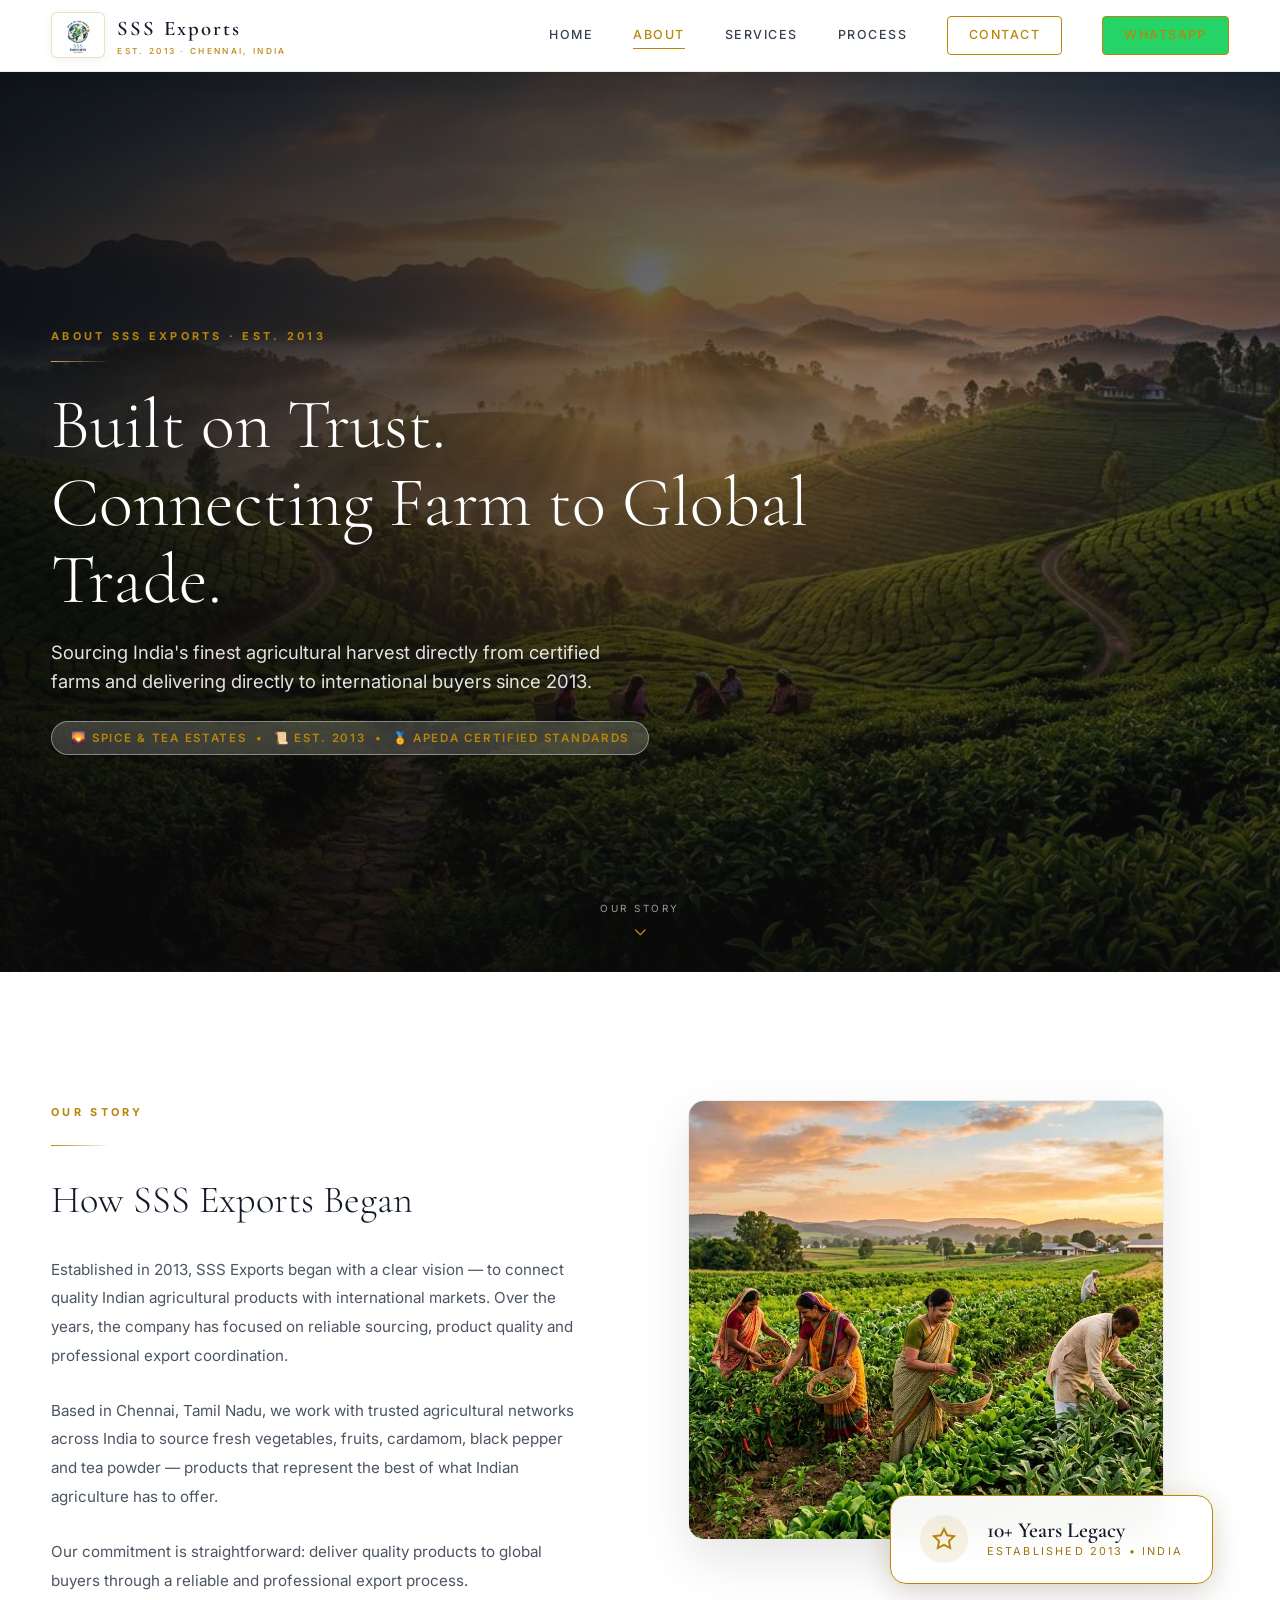
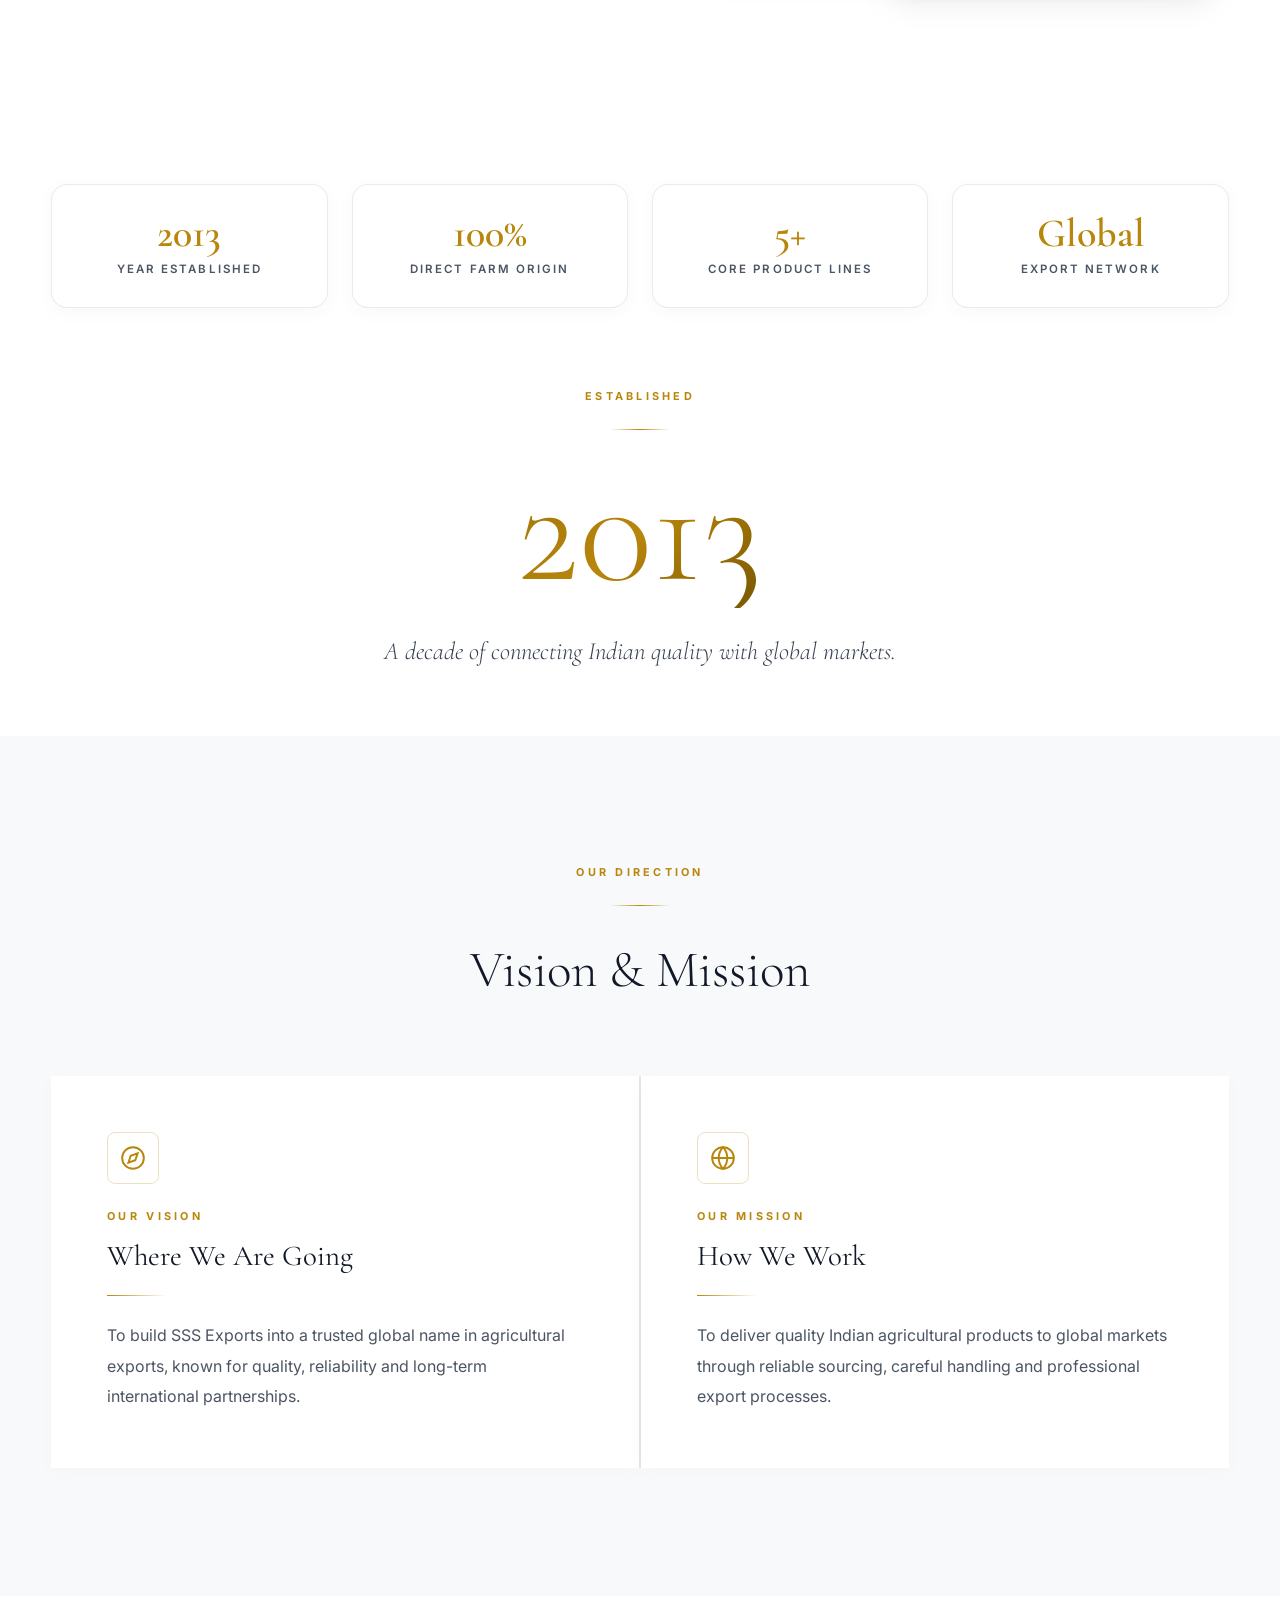
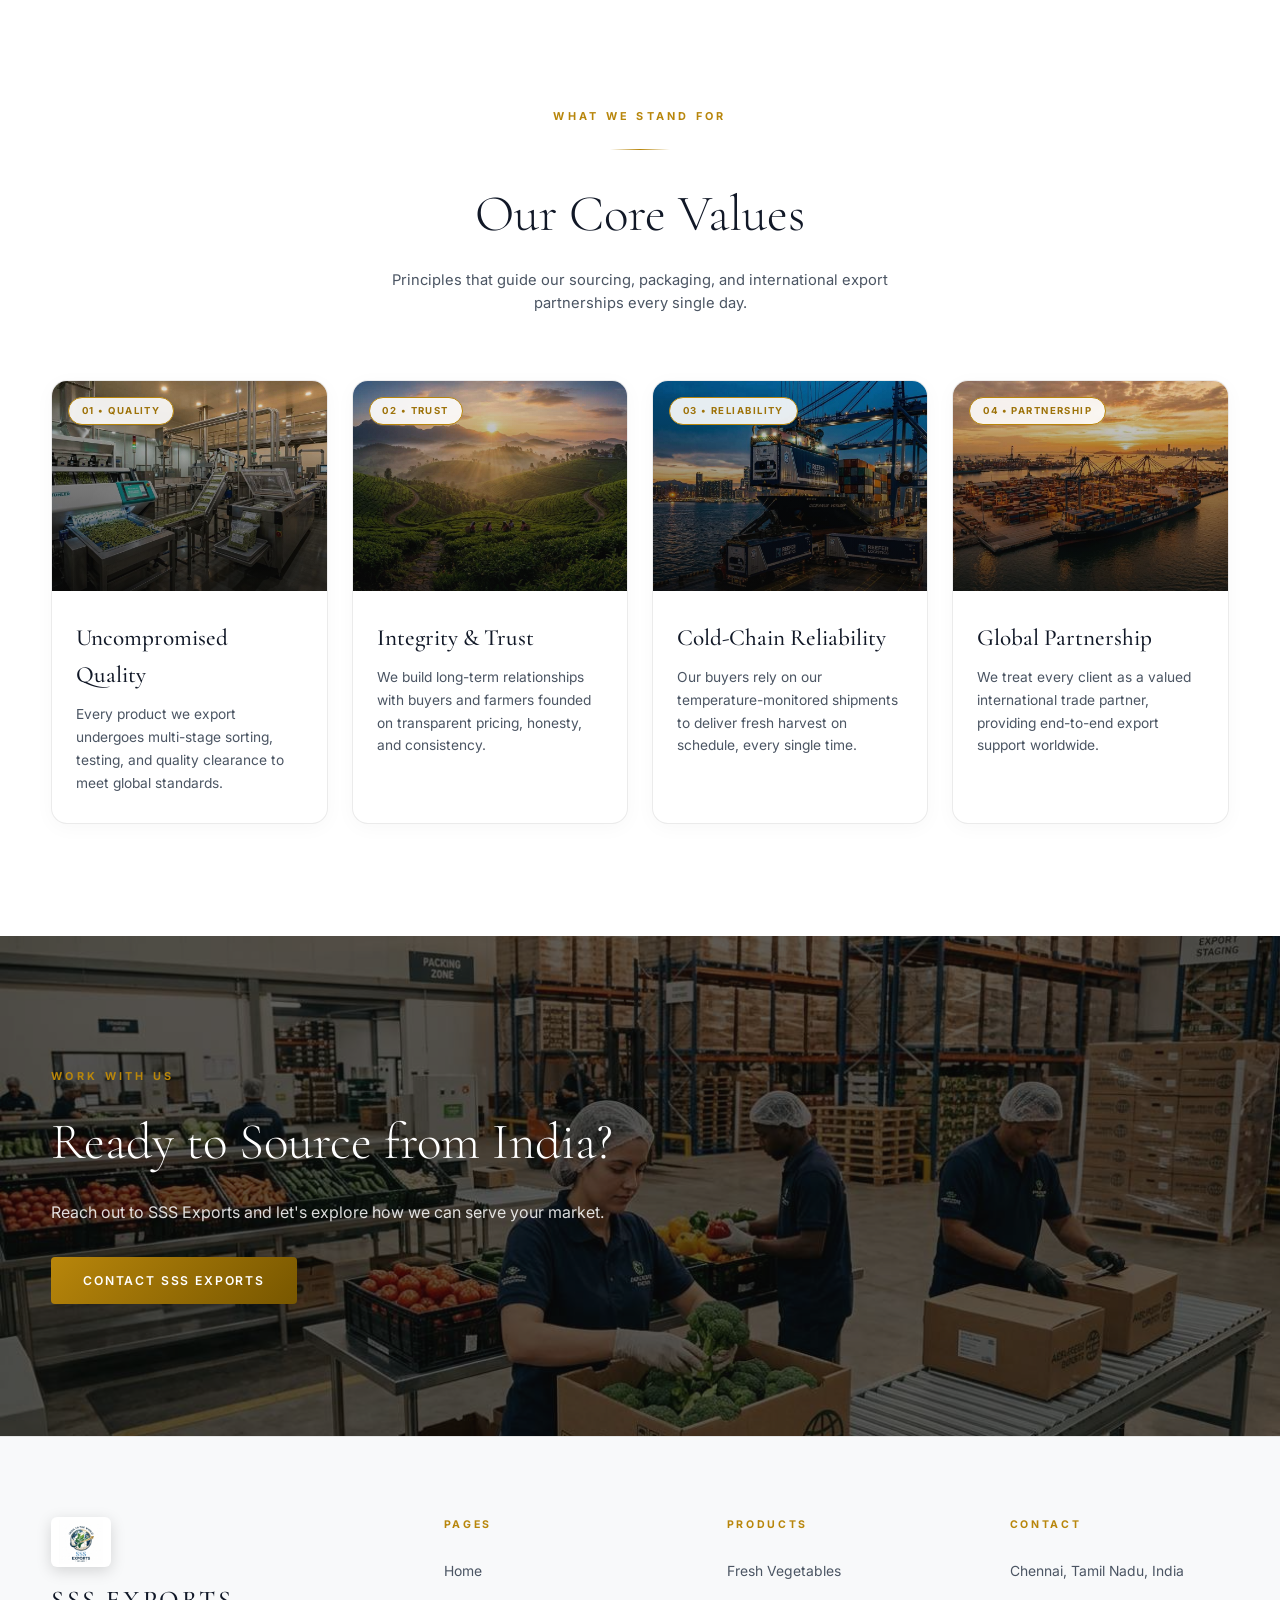
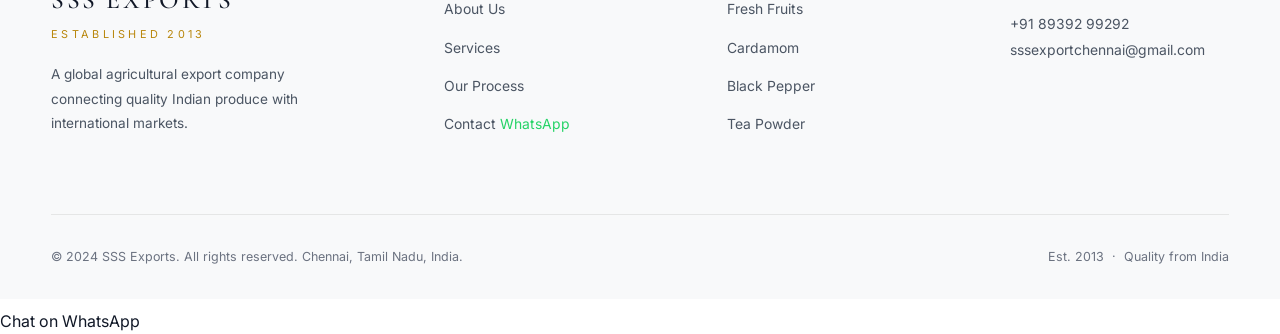
==== commit ee230dc4: "change" ====
--- a/about.html
+++ b/about.html
@@ -31,6 +31,7 @@
       <a href="services.html">Services</a>
       <a href="process.html">Process</a>
       <a href="contact.html" class="nav-cta">Contact</a>
+      <a href="https://wa.me/918939299292" class="nav-cta" style="background:#25d366;border-color:#25d366;color:#fff;" target="_blank" rel="noopener">WhatsApp</a>
     </div>
     <button class="nav-hamburger" id="nav-hamburger" aria-label="Menu">
       <span></span><span></span><span></span>
@@ -44,6 +45,7 @@
   <a href="services.html">Services</a>
   <a href="process.html">Process</a>
   <a href="contact.html">Contact</a>
+  <a href="https://wa.me/918939299292" style="color:#25d366;" target="_blank">WhatsApp</a>
 </div>
 
 <!-- PAGE HERO -->
@@ -249,7 +251,8 @@
           <li><a href="about.html">About Us</a></li>
           <li><a href="services.html">Services</a></li>
           <li><a href="process.html">Our Process</a></li>
-          <li><a href="contact.html">Contact</a></li>
+          <li><a href="contact.html">Contact</a>
+  <a href="https://wa.me/918939299292" style="color:#25d366;" target="_blank">WhatsApp</a></li>
         </ul>
       </div>
       <div class="footer-col">
--- a/styles.css
+++ b/styles.css
@@ -379,8 +379,8 @@
 
 .spice-cards { display: grid; grid-template-columns: repeat(3,1fr); gap: 2px; background: var(--clr-border-dim); margin-top: 4rem; }
 .spice-card { background: #ffffff; overflow: hidden; box-shadow: 0 4px 20px rgba(0,0,0,0.03); }
-.spice-card-img { height: 320px; overflow: hidden; }
-.spice-card-img img { height: 100%; transition: transform 0.8s ease; }
+.spice-card-img { height: auto; overflow: hidden; }
+.spice-card-img img { width: 100%; height: auto; display: block; transition: transform 0.8s ease; }
 .spice-card:hover .spice-card-img img { transform: scale(1.06); }
 .spice-card-body { padding: 2rem; }
 .spice-card-body h3 { font-family: var(--ff-display); font-size: 1.5rem; font-weight: 400; color: #111827; margin-bottom: 0.5rem; }
@@ -484,12 +484,6 @@
 .footer-bottom { border-top: 1px solid var(--clr-border-dim); padding-top: 2rem; display: flex; align-items: center; justify-content: space-between; flex-wrap: wrap; gap: 1rem; }
 .footer-bottom p { font-size: 0.78rem; color: var(--clr-text-dim); }
 
-/* WHATSAPP */
-.wa-float { position: fixed; bottom: 2rem; right: 2rem; z-index: 900; width: 56px; height: 56px; background: #25d366; border-radius: 50%; display: flex; align-items: center; justify-content: center; box-shadow: 0 4px 20px rgba(37,211,102,.4); transition: all var(--transition); animation: waPulse 3s ease-in-out infinite; }
-.wa-float:hover { transform: scale(1.1); animation: none; box-shadow: 0 6px 30px rgba(37,211,102,.6); }
-.wa-tooltip { position: absolute; right: 120%; top: 50%; transform: translateY(-50%); background: #111827; border: 1px solid var(--clr-border); color: #fff; font-size: 0.74rem; font-weight: 500; padding: 0.4rem 0.8rem; border-radius: var(--radius-sm); white-space: nowrap; opacity: 0; pointer-events: none; transition: opacity var(--transition-fast); }
-.wa-float:hover .wa-tooltip { opacity: 1; }
-@keyframes waPulse { 0%,100% { box-shadow: 0 4px 20px rgba(37,211,102,.4); } 50% { box-shadow: 0 4px 40px rgba(37,211,102,.7),0 0 0 8px rgba(37,211,102,.12); } }
 
 /* WHY CHOOSE US — 4 DIFFERENT IMAGES */
 .why-grid-v2 {
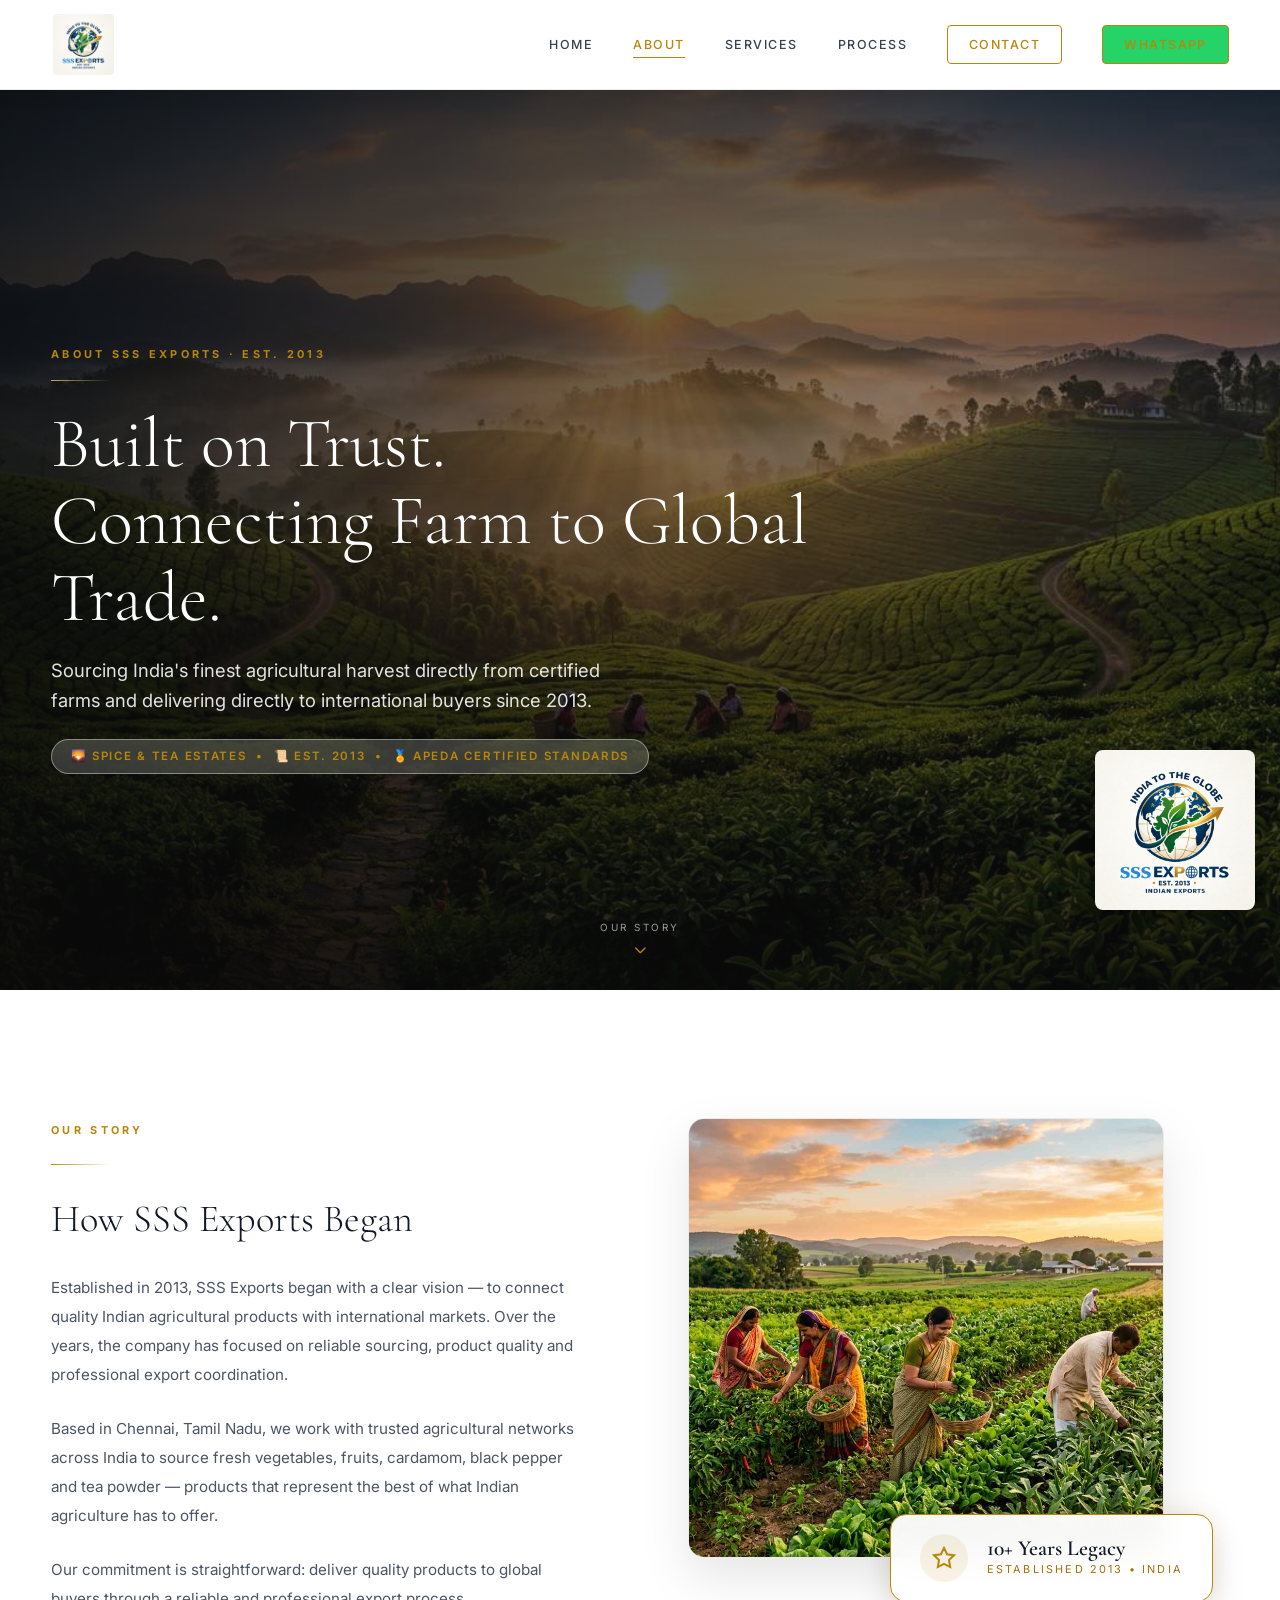
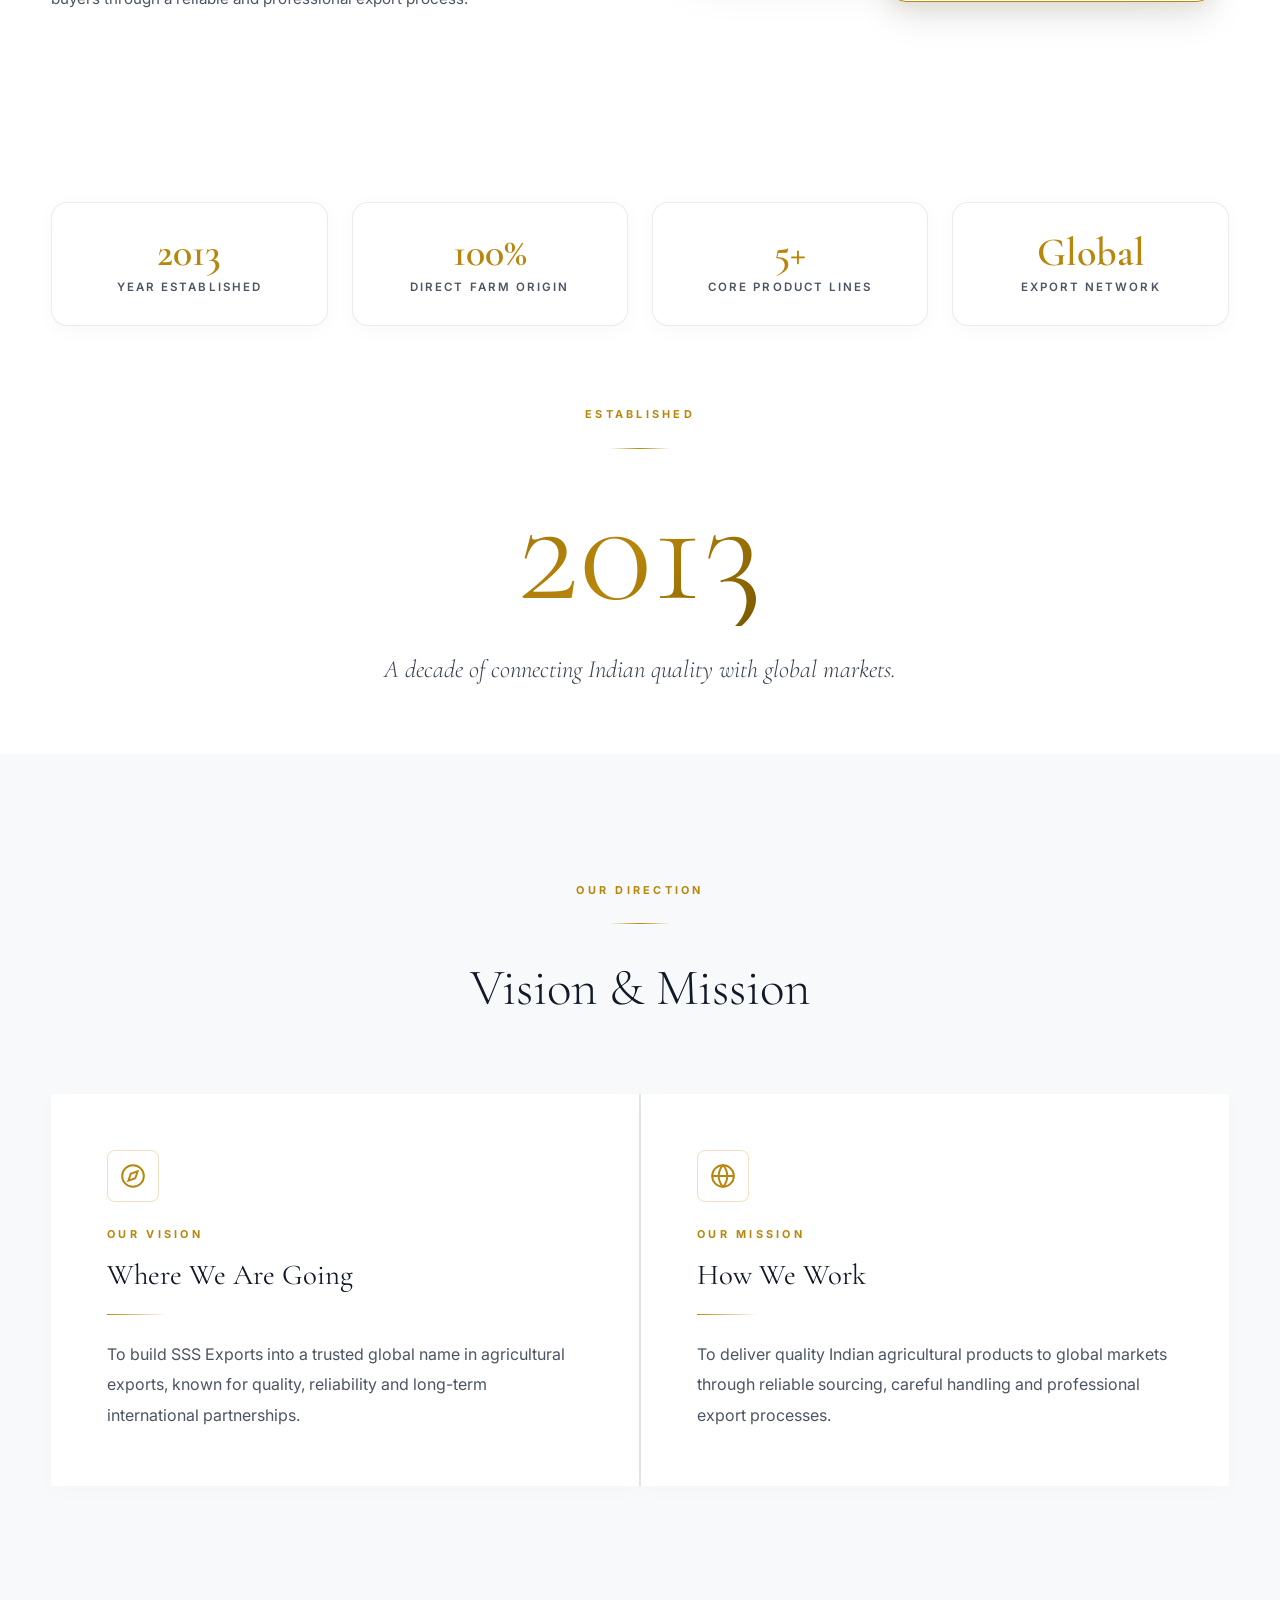
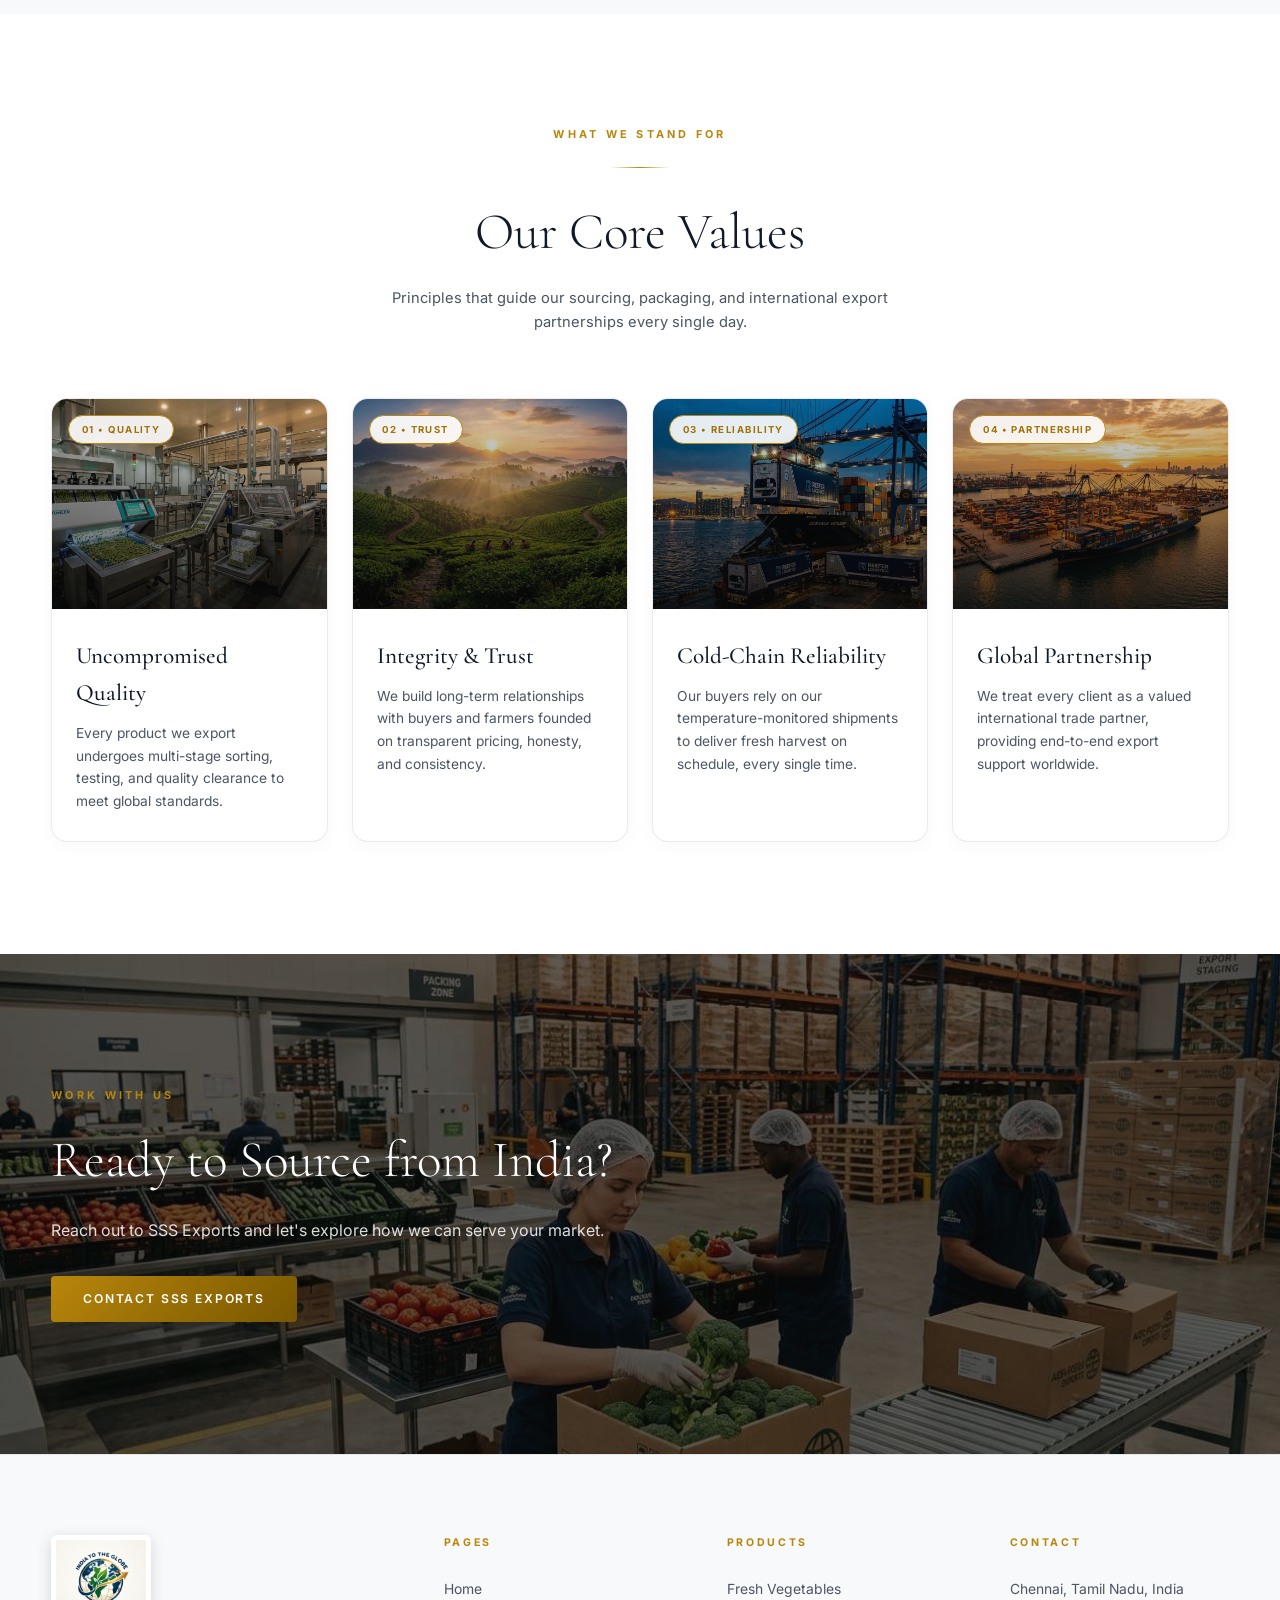
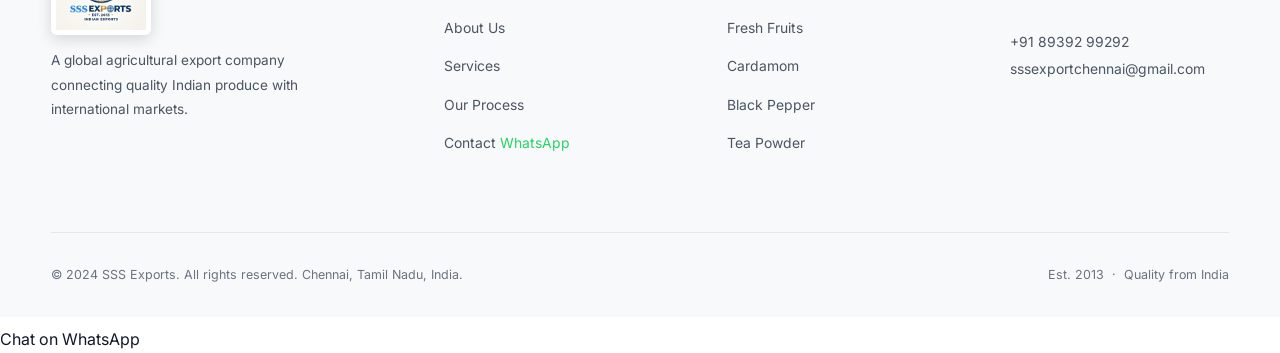
==== commit ace49e7a: "hi" ====
--- a/about.html
+++ b/about.html
@@ -60,6 +60,7 @@
       <span>🌄 Spice &amp; Tea Estates</span> &bull; <span>📜 Est. 2013</span> &bull; <span>🏅 APEDA Certified Standards</span>
     </div>
   </div>
+  <img src="logo.png" alt="SSS Exports" class="hero-corner-logo" style="position: absolute; bottom: 80px; right: 25px; width: 160px; height: auto; z-index: 50; border-radius: 8px; box-shadow: 0 4px 15px rgba(0,0,0,0.5); pointer-events: none;">
   <div class="hero-scroll-indicator">
     <span>Our Story</span>
     <svg fill="none" viewBox="0 0 24 24" stroke-width="2"><path stroke-linecap="round" stroke-linejoin="round" d="M19 9l-7 7-7-7" /></svg>
--- a/styles.css
+++ b/styles.css
@@ -123,16 +123,10 @@
 .nav-inner { display: flex; align-items: center; justify-content: space-between; }
 .nav-logo { display: flex; align-items: center; gap: 0.75rem; }
 .nav-logo-mark { width: 44px; height: 44px; flex-shrink: 0; display: flex; align-items: center; justify-content: center; }
-.nav-logo-img { height: 46px; width: auto; max-width: 150px; object-fit: contain; border-radius: 6px; background: #ffffff; padding: 2px 6px; border: 1px solid var(--clr-border); box-shadow: 0 2px 10px rgba(0,0,0,0.06); transition: transform var(--transition-fast); }
+.nav-logo-img { height: 65px; width: auto; max-width: 200px; object-fit: contain; border-radius: 6px; background: transparent; padding: 2px; transition: transform var(--transition-fast); }
 .nav-logo:hover .nav-logo-img { transform: scale(1.05); }
-.nav-logo-name {
-  font-family: var(--ff-display); font-size: 1.3rem; font-weight: 600;
-  color: #111827; letter-spacing: 0.1em; display: block;
-}
-.nav-logo-sub {
-  font-size: 0.52rem; letter-spacing: 0.28em; color: var(--clr-gold);
-  text-transform: uppercase; font-weight: 500; display: block;
-}
+.nav-logo-text { display: none; } /* Text is now embedded in the logo */
+
 .nav-links { display: flex; align-items: center; gap: 2.5rem; }
 .nav-links a {
   font-size: 0.78rem; font-weight: 500; letter-spacing: 0.12em;
@@ -235,7 +229,7 @@
 .hero-brand-mark svg { width: 90px; height: 90px; }
 .hero-brand-img { width: 100px; height: 100px; object-fit: cover; border-radius: 50%; border: 2.5px solid var(--clr-gold); box-shadow: 0 0 25px rgba(201,168,76,0.45), 0 8px 30px rgba(0,0,0,0.5); transition: transform 0.4s ease, box-shadow 0.4s ease; }
 .hero-brand-img:hover { transform: scale(1.06) rotate(3deg); box-shadow: 0 0 35px rgba(201,168,76,0.65), 0 12px 40px rgba(0,0,0,0.6); }
-.footer-logo-img { height: 50px; width: auto; max-width: 160px; object-fit: contain; border-radius: 6px; background: #ffffff; padding: 3px 8px; display: block; margin-bottom: 0.8rem; box-shadow: 0 4px 15px rgba(0,0,0,0.15); }
+.footer-logo-img { height: 100px; width: auto; max-width: 200px; object-fit: contain; border-radius: 6px; background: #ffffff; padding: 5px; display: block; margin-bottom: 0.8rem; box-shadow: 0 4px 15px rgba(0,0,0,0.15); }
 .hero-eyebrow { font-size: 0.66rem; font-weight: 600; letter-spacing: 0.4em; text-transform: uppercase; color: var(--clr-gold); margin-bottom: 1rem; animation: fadeInDown 1s ease 0.5s both; }
 .hero-headline { font-family: var(--ff-display); font-size: clamp(2.5rem,6vw,5.5rem); font-weight: 300; line-height: 1.1; color: #ffffff; margin-bottom: 1.2rem; animation: fadeInDown 1s ease 0.7s both; }
 .hero-headline em { font-style: italic; color: var(--clr-gold); }
@@ -471,8 +465,8 @@
 /* FOOTER */
 footer { background: #f8f9fa; border-top: 1px solid var(--clr-border-dim); padding: 5rem 0 2rem; }
 .footer-grid { display: grid; grid-template-columns: 1.5fr 1fr 1fr 1fr; gap: 4rem; margin-bottom: 4rem; }
-.footer-brand .brand-name { font-family: var(--ff-display); font-size: 1.6rem; font-weight: 500; letter-spacing: 0.1em; color: #111827; margin: 0.8rem 0 0.3rem; }
-.footer-brand .brand-est { font-size: 0.68rem; letter-spacing: 0.3em; color: var(--clr-gold); text-transform: uppercase; margin-bottom: 1.2rem; }
+.footer-brand .brand-name { display: none; }
+.footer-brand .brand-est { display: none; }
 .footer-brand p { font-size: 0.85rem; color: var(--clr-text-muted); line-height: 1.8; max-width: 280px; }
 .footer-col h4 { font-size: 0.66rem; font-weight: 700; letter-spacing: 0.25em; text-transform: uppercase; color: var(--clr-gold); margin-bottom: 1.5rem; }
 .footer-col ul li { margin-bottom: 0.8rem; }
@@ -675,7 +669,7 @@
 
 /* RESPONSIVE */
 @media (max-width: 1100px) {
-  .why-grid, .values-grid { grid-template-columns: repeat(2,1fr); }
+  .why-grid, .why-grid-v2, .values-grid { grid-template-columns: repeat(2,1fr); }
   .products-grid { grid-template-columns: repeat(2,1fr); }
   .products-row-2 { grid-template-columns: 1fr; }
   .footer-grid { grid-template-columns: 1fr 1fr; gap: 2.5rem; }
@@ -688,11 +682,12 @@
   .timeline-item:nth-child(odd) .timeline-img,
   .timeline-item:nth-child(even) .timeline-img { display: none; }
   .timeline-dot { grid-column: 1; }
+  .contact-cards-grid { grid-template-columns: repeat(2, 1fr); }
 }
 @media (max-width: 768px) {
   .nav-links { display: none; }
   .nav-hamburger { display: flex; }
-  .why-grid, .values-grid { grid-template-columns: 1fr; }
+  .why-grid, .why-grid-v2, .values-grid { grid-template-columns: 1fr; }
   .products-grid { grid-template-columns: 1fr; }
   .products-row-2 { grid-template-columns: 1fr; }
   .vm-grid { grid-template-columns: 1fr; }
@@ -706,6 +701,12 @@
   .footer-bottom { flex-direction: column; text-align: center; }
   .process-outro { height: 350px; }
   .page-hero { height: 55vh; min-height: 380px; }
+  .contact-cards-grid { grid-template-columns: 1fr; }
+  /* Mobile padding reductions */
+  .why-section, .products-section, .global-section, .since-section, .about-story, .vision-mission, .values-section, .process-timeline { padding: 4rem 0; }
+  .service-block, .contact-cta { padding: 3.5rem 0; }
+  .section-header, .timeline { margin-bottom: 2rem; margin-top: 2.5rem; }
+  .hero-content { padding-top: 140px; }
 }
 
 /* ABOUT PAGE CREATIVE ENHANCEMENTS */
